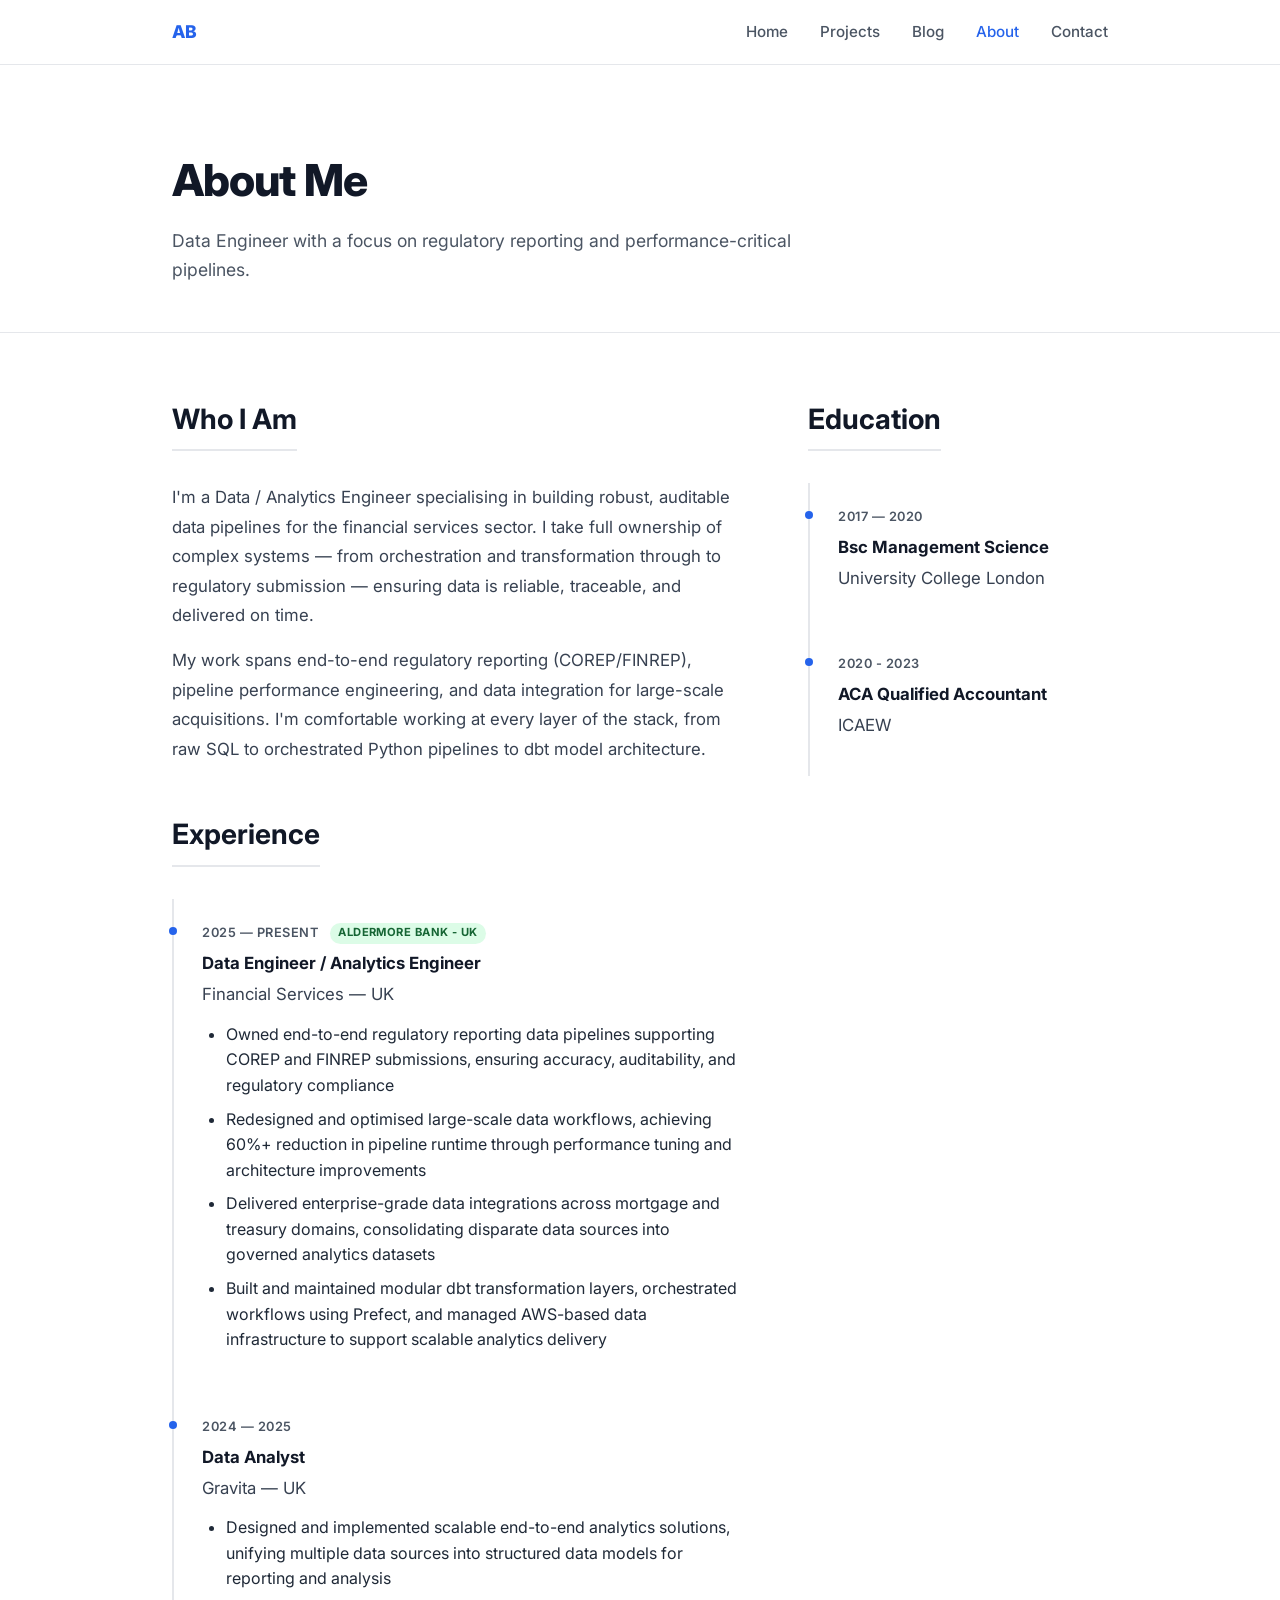
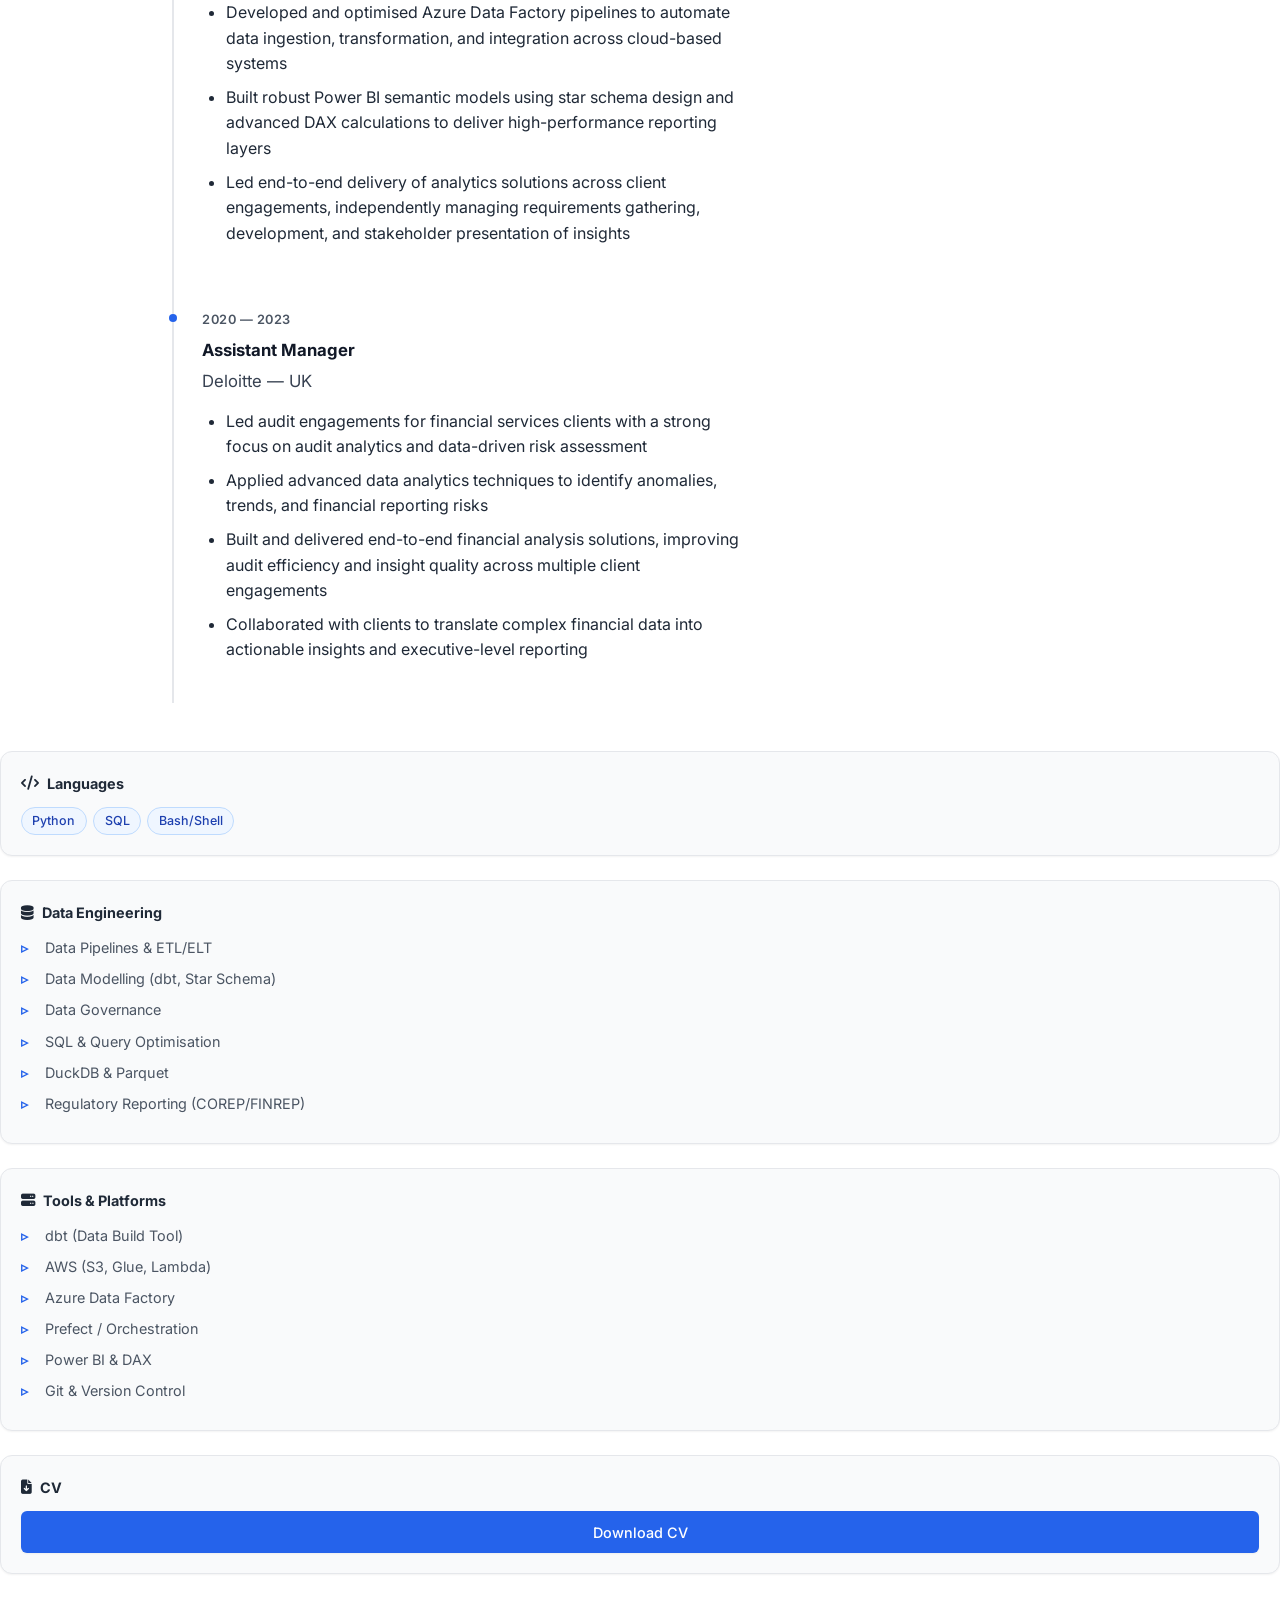
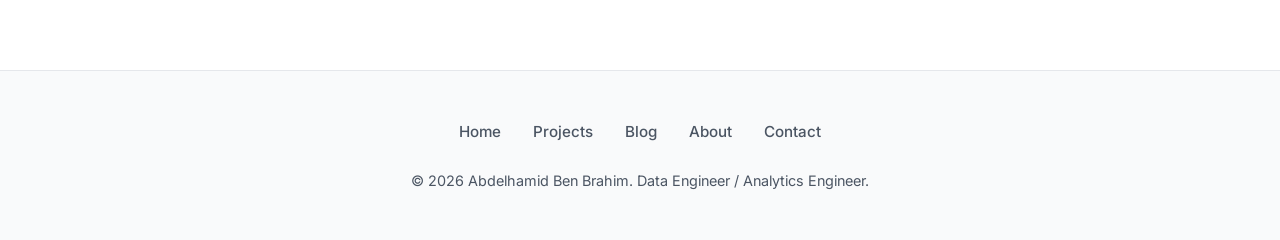
==== about.html @ c8cde49f "feat: upgrade portfolio to multi-page structure with blog and content system" ====
<!DOCTYPE html>
<html lang="en">

<head>
    <meta charset="UTF-8">
    <meta name="viewport" content="width=device-width, initial-scale=1.0">
    <title>About - Abdelhamid Ben Brahim | Data Engineer</title>
    <meta name="description"
        content="About Abdelhamid Ben Brahim — Data Engineer specialising in regulatory reporting pipelines and analytics engineering in financial services.">

    <!-- Google Fonts -->
    <link rel="preconnect" href="https://fonts.googleapis.com">
    <link rel="preconnect" href="https://fonts.gstatic.com" crossorigin>
    <link href="https://fonts.googleapis.com/css2?family=Inter:wght@400;500;600;700;800&display=swap" rel="stylesheet">

    <!-- FontAwesome -->
    <link rel="stylesheet" href="https://cdnjs.cloudflare.com/ajax/libs/font-awesome/6.4.0/css/all.min.css">

    <!-- Custom CSS -->
    <link rel="stylesheet" href="assets/css/styles.css">
</head>

<body>

    <!-- Navbar -->
    <nav class="navbar">
        <div class="container">
            <a href="index.html" class="nav-brand">AB</a>
            <ul class="nav-links">
                <li><a href="index.html">Home</a></li>
                <li><a href="projects.html">Projects</a></li>
                <li><a href="blog.html">Blog</a></li>
                <li><a href="about.html" class="nav-active">About</a></li>
                <li><a href="contact.html">Contact</a></li>
            </ul>
        </div>
    </nav>

    <!-- Page Header -->
    <section class="page-header">
        <div class="container">
            <h1>About Me</h1>
            <p class="page-subtitle">Data Engineer with a focus on regulatory reporting and performance-critical
                pipelines.</p>
        </div>
    </section>

    <!-- About Content -->
    <section class="about-page-section">
        <div class="container about-page-grid">

            <!-- Left Column -->
            <div class="about-main">

                <div class="about-block">
                    <h2 class="section-title">Who I Am</h2>
                    <p>I'm a Data / Analytics Engineer specialising in building robust, auditable data pipelines for the
                        financial services sector. I take full ownership of complex systems — from orchestration and
                        transformation through to regulatory submission — ensuring data is reliable, traceable, and
                        delivered on time.</p>
                    <p>My work spans end-to-end regulatory reporting (COREP/FINREP), pipeline performance engineering,
                        and data integration for large-scale acquisitions. I'm comfortable working at every layer of the
                        stack, from raw SQL to orchestrated Python pipelines to dbt model architecture.</p>
                </div>

                <div class="about-block">
                    <h2 class="section-title">Experience</h2>

                    <div class="timeline">
                        <div class="timeline-item">
                            <div class="timeline-meta">
                                <span class="timeline-date">2025 — Present</span>
                                <span class="timeline-badge">Aldermore Bank - UK</span>
                            </div>
                            <h3 class="timeline-title">Data Engineer / Analytics Engineer</h3>
                            <p class="timeline-company">Financial Services — UK</p>
                            <ul class="bullet-list">
                                <li>Owned end-to-end regulatory reporting data pipelines supporting COREP and FINREP
                                    submissions, ensuring accuracy, auditability, and regulatory compliance</li>
                                <li>Redesigned and optimised large-scale data workflows, achieving 60%+ reduction in
                                    pipeline runtime through performance tuning and architecture improvements</li>
                                <li>Delivered enterprise-grade data integrations across mortgage and treasury domains,
                                    consolidating disparate data sources into governed analytics datasets</li>
                                <li>Built and maintained modular dbt transformation layers, orchestrated workflows using
                                    Prefect, and managed AWS-based data infrastructure to support scalable analytics
                                    delivery</li>
                            </ul>
                        </div>
                    </div>

                    <div class="timeline-item">
                        <div class="timeline-meta">
                            <span class="timeline-date">2024 — 2025</span>
                        </div>
                        <h3 class="timeline-title">Data Analyst</h3>
                        <p class="timeline-company">Gravita — UK</p>
                        <ul class="bullet-list">
                            <li>Designed and implemented scalable end-to-end analytics solutions, unifying multiple data
                                sources into structured data models for reporting and analysis</li>
                            <li>Developed and optimised Azure Data Factory pipelines to automate data ingestion,
                                transformation, and integration across cloud-based systems</li>
                            <li>Built robust Power BI semantic models using star schema design and advanced DAX
                                calculations to deliver high-performance reporting layers</li>
                            <li>Led end-to-end delivery of analytics solutions across client engagements, independently
                                managing requirements gathering, development, and stakeholder presentation of insights
                            </li>
                        </ul>
                    </div>

                    <div class="timeline-item">
                        <div class="timeline-meta">
                            <span class="timeline-date">2020 — 2023</span>
                        </div>
                        <h3 class="timeline-title">Assistant Manager</h3>
                        <p class="timeline-company">Deloitte — UK</p>
                        <ul class="bullet-list">
                            <li>Led audit engagements for financial services clients with a strong focus on audit
                                analytics and data-driven risk assessment</li>
                            <li>Applied advanced data analytics techniques to identify anomalies, trends, and financial
                                reporting risks</li>
                            <li>Built and delivered end-to-end financial analysis solutions, improving audit efficiency
                                and insight quality across multiple client engagements</li>
                            <li>Collaborated with clients to translate complex financial data into actionable insights
                                and executive-level reporting</li>
                        </ul>
                    </div>
                </div>
            </div>

            <div class="about-block">
                <h2 class="section-title">Education</h2>
                <div class="timeline">
                    <div class="timeline-item">
                        <div class="timeline-meta">
                            <span class="timeline-date">2017 — 2020</span>
                        </div>
                        <h3 class="timeline-title">Bsc Management Science</h3>
                        <p class="timeline-company">University College London</p>
                    </div>
                    <div class="timeline-item">
                        <div class="timeline-meta">
                            <span class="timeline-date">2020 - 2023</span>
                        </div>
                        <h3 class="timeline-title">ACA Qualified Accountant</h3>
                        <p class="timeline-company">ICAEW</p>
                    </div>

                </div>
            </div>

        </div>

        <!-- Right Column: Skills -->
        <aside class="about-sidebar">
            <div class="sidebar-card">
                <h3><i class="fa-solid fa-code"></i> Languages</h3>
                <div class="tag-group">
                    <span class="tag">Python</span>
                    <span class="tag">SQL</span>
                    <span class="tag">Bash/Shell</span>
                </div>
            </div>

            <div class="sidebar-card">
                <h3><i class="fa-solid fa-database"></i> Data Engineering</h3>
                <ul class="skill-list">
                    <li>Data Pipelines & ETL/ELT</li>
                    <li>Data Modelling (dbt, Star Schema)</li>
                    <li>Data Governance</li>
                    <li>SQL & Query Optimisation</li>
                    <li>DuckDB & Parquet</li>
                    <li>Regulatory Reporting (COREP/FINREP)</li>
                </ul>
            </div>

            <div class="sidebar-card">
                <h3><i class="fa-solid fa-server"></i> Tools & Platforms</h3>
                <ul class="skill-list">
                    <li>dbt (Data Build Tool)</li>
                    <li>AWS (S3, Glue, Lambda)</li>
                    <li>Azure Data Factory</li>
                    <li>Prefect / Orchestration</li>
                    <li>Power BI & DAX</li>
                    <li>Git & Version Control</li>
                </ul>
            </div>

            <div class="sidebar-card">
                <h3><i class="fa-solid fa-file-arrow-down"></i> CV</h3>
                <a href="abdelhamid (DS) CV 5.docx" download class="btn" style="width:100%; justify-content:center;">
                    Download CV
                </a>
            </div>
        </aside>

        </div>
    </section>

    <!-- Footer -->
    <footer>
        <div class="container">
            <ul class="nav-links" style="justify-content: center; margin-bottom: 1.5rem;">
                <li><a href="index.html">Home</a></li>
                <li><a href="projects.html">Projects</a></li>
                <li><a href="blog.html">Blog</a></li>
                <li><a href="about.html">About</a></li>
                <li><a href="contact.html">Contact</a></li>
            </ul>
            <p>&copy; 2026 Abdelhamid Ben Brahim. Data Engineer / Analytics Engineer.</p>
        </div>
    </footer>

</body>

</html>
---- assets/css/styles.css ----
/* ─────────────────────────────────────────
   DESIGN TOKENS
───────────────────────────────────────── */
:root {
  --primary-color: #2563eb;
  --primary-hover: #1d4ed8;
  --text-main: #1f2937;
  --text-muted: #4b5563;
  --bg-main: #ffffff;
  --bg-card: #f9fafb;
  --border-color: #e5e7eb;
  --shadow-sm: 0 1px 2px 0 rgba(0, 0, 0, 0.05);
  --shadow-md: 0 4px 6px -1px rgba(0, 0, 0, 0.1), 0 2px 4px -1px rgba(0, 0, 0, 0.06);
  --shadow-lg: 0 10px 15px -3px rgba(0, 0, 0, 0.1), 0 4px 6px -2px rgba(0, 0, 0, 0.05);
  --radius: 12px;
  --layout-width: 1000px;
}

/* ─────────────────────────────────────────
   RESET & BASE
───────────────────────────────────────── */
* {
  box-sizing: border-box;
  margin: 0;
  padding: 0;
}

html {
  scroll-behavior: smooth;
  scroll-padding-top: 5rem;
}

body {
  font-family: 'Inter', sans-serif;
  color: var(--text-main);
  background-color: var(--bg-main);
  line-height: 1.6;
  -webkit-font-smoothing: antialiased;
}

/* ─────────────────────────────────────────
   TYPOGRAPHY
───────────────────────────────────────── */
h1, h2, h3, h4 {
  color: #111827;
  font-weight: 700;
  margin-bottom: 0.5rem;
}

p {
  margin-bottom: 1rem;
}

a {
  color: var(--primary-color);
  text-decoration: none;
  transition: color 0.2s;
}

a:hover {
  text-decoration: underline;
}

ul.bullet-list {
  padding-left: 1.5rem;
  margin-bottom: 1rem;
}

ul.bullet-list li {
  margin-bottom: 0.5rem;
}

/* ─────────────────────────────────────────
   LAYOUT
───────────────────────────────────────── */
.container {
  max-width: var(--layout-width);
  margin: 0 auto;
  padding: 0 2rem;
}

section {
  padding: 5rem 0;
}

/* ─────────────────────────────────────────
   NAVBAR
───────────────────────────────────────── */
.navbar {
  position: sticky;
  top: 0;
  background-color: rgba(255, 255, 255, 0.95);
  backdrop-filter: blur(8px);
  border-bottom: 1px solid var(--border-color);
  z-index: 1000;
}

.navbar .container {
  display: flex;
  justify-content: space-between;
  align-items: center;
  height: 4rem;
}

.nav-brand {
  font-weight: 800;
  font-size: 1.1rem;
  color: var(--primary-color);
  letter-spacing: -0.02em;
  text-decoration: none;
}

.nav-brand:hover {
  text-decoration: none;
  color: var(--primary-hover);
}

.nav-links {
  display: flex;
  gap: 2rem;
  list-style: none;
  padding: 0;
  margin: 0;
}

.nav-links a {
  color: var(--text-muted);
  font-weight: 500;
  font-size: 0.95rem;
  text-decoration: none;
  transition: color 0.2s;
}

.nav-links a:hover,
.nav-links a.nav-active {
  color: var(--primary-color);
  text-decoration: none;
}

/* ─────────────────────────────────────────
   HERO SECTION
───────────────────────────────────────── */
.hero {
  padding: 8rem 0 5rem;
}

.hero h1 {
  font-size: 3.5rem;
  font-weight: 800;
  letter-spacing: -0.025em;
  margin-bottom: 0.5rem;
  color: #111827;
}

.hero h2 {
  font-size: 1.4rem;
  color: var(--primary-color);
  margin-bottom: 1.5rem;
  font-weight: 600;
}

.hero-statement {
  font-size: 1.2rem;
  color: var(--text-muted);
  max-width: 700px;
  line-height: 1.7;
  border-left: 3px solid var(--primary-color);
  padding-left: 1.25rem;
  margin-top: 1.5rem;
}

/* ─────────────────────────────────────────
   PAGE HEADER (inner pages)
───────────────────────────────────────── */
.page-header {
  padding: 5rem 0 3rem;
  border-bottom: 1px solid var(--border-color);
}

.page-header h1 {
  font-size: 2.75rem;
  font-weight: 800;
  letter-spacing: -0.02em;
  margin-bottom: 0.75rem;
}

.page-subtitle {
  color: var(--text-muted);
  font-size: 1.1rem;
  max-width: 680px;
  line-height: 1.6;
  margin-bottom: 0;
}

/* ─────────────────────────────────────────
   SECTION TITLE
───────────────────────────────────────── */
.section-title {
  font-size: 1.75rem;
  margin-bottom: 2rem;
  padding-bottom: 0.5rem;
  border-bottom: 2px solid var(--border-color);
  display: inline-block;
}

/* ─────────────────────────────────────────
   ABOUT (SHORT - HOMEPAGE)
───────────────────────────────────────── */
.about-content {
  font-size: 1.05rem;
  color: var(--text-main);
  max-width: 760px;
}

/* ─────────────────────────────────────────
   SKILLS GRID
───────────────────────────────────────── */
.skills-grid {
  display: grid;
  grid-template-columns: repeat(auto-fit, minmax(220px, 1fr));
  gap: 2rem;
  margin-top: 2rem;
}

.skill-category {
  background: var(--bg-main);
  padding: 1.5rem;
  border-radius: var(--radius);
  border: 1px solid var(--border-color);
  box-shadow: var(--shadow-sm);
}

.skill-category h3 {
  font-size: 1rem;
  margin-bottom: 1rem;
  color: #1f2937;
  display: flex;
  align-items: center;
  gap: 0.5rem;
}

.skill-list {
  list-style: none;
  padding: 0;
}

.skill-list li {
  margin-bottom: 0.5rem;
  color: var(--text-muted);
  position: relative;
  padding-left: 1.5rem;
  font-size: 0.9rem;
}

.skill-list li::before {
  content: '▹';
  position: absolute;
  left: 0;
  color: var(--primary-color);
  font-weight: bold;
}

/* ─────────────────────────────────────────
   PROJECT CARDS
───────────────────────────────────────── */
.project-card {
  display: flex;
  background-color: var(--bg-main);
  border: 1px solid var(--border-color);
  border-radius: var(--radius);
  overflow: hidden;
  margin-bottom: 4rem;
  transition: transform 0.2s ease, box-shadow 0.2s ease;
  box-shadow: var(--shadow-sm);
}

.project-card:hover {
  transform: translateY(-4px);
  box-shadow: var(--shadow-md);
}

/* Alternating Layout */
.project-card:nth-child(even) {
  flex-direction: row-reverse;
}

.project-img {
  flex: 0 0 42%;
  overflow: hidden;
  background: #f3f4f6;
  position: relative;
  min-height: 280px;
}

.project-img img {
  width: 100%;
  height: 100%;
  object-fit: cover;
  display: block;
  transition: transform 0.4s ease;
}

.project-card:hover .project-img img {
  transform: scale(1.03);
}

.project-content {
  flex: 1;
  padding: 2.5rem;
  display: flex;
  flex-direction: column;
  justify-content: center;
}

.project-title {
  font-size: 1.4rem;
  margin-bottom: 0.5rem;
}

.project-summary {
  color: var(--text-muted);
  margin-bottom: 1.5rem;
  font-size: 1rem;
  line-height: 1.6;
}

.project-section-title {
  font-size: 0.8rem;
  text-transform: uppercase;
  letter-spacing: 0.06em;
  color: var(--primary-color);
  margin-bottom: 0.5rem;
  margin-top: 1.25rem;
  font-weight: 700;
}

.project-tags {
  display: flex;
  flex-wrap: wrap;
  gap: 0.4rem;
  margin-top: 1.5rem;
}

.tag {
  background-color: #eff6ff;
  color: #1e40af;
  border: 1px solid #bfdbfe;
  padding: 0.2rem 0.65rem;
  border-radius: 9999px;
  font-size: 0.78rem;
  font-weight: 500;
}

.project-links {
  margin-top: 1.75rem;
}

/* ─────────────────────────────────────────
   BUTTONS
───────────────────────────────────────── */
.btn {
  display: inline-flex;
  align-items: center;
  gap: 0.5rem;
  background-color: var(--primary-color);
  color: white;
  padding: 0.6rem 1.25rem;
  border-radius: 6px;
  font-weight: 500;
  font-size: 0.9rem;
  transition: all 0.2s ease;
  box-shadow: var(--shadow-sm);
  text-decoration: none;
}

.btn:hover {
  background-color: var(--primary-hover);
  color: white;
  text-decoration: none;
  transform: translateY(-2px);
  box-shadow: var(--shadow-md);
}

.btn.disabled {
  background-color: #f3f4f6;
  color: #9ca3af;
  border: 1px solid var(--border-color);
  cursor: default;
  pointer-events: none;
  box-shadow: none;
  transform: none;
}

.btn-outline {
  background-color: transparent;
  color: var(--primary-color);
  border: 1.5px solid var(--primary-color);
}

.btn-outline:hover {
  background-color: var(--primary-color);
  color: white;
}

/* ─────────────────────────────────────────
   FEATURED LABEL BADGE
───────────────────────────────────────── */
.featured-label {
  display: inline-flex;
  align-items: center;
  gap: 0.3rem;
  background-color: #fef9c3;
  color: #854d0e;
  border: 1px solid #fef08a;
  font-size: 0.72rem;
  font-weight: 700;
  padding: 0.2rem 0.6rem;
  border-radius: 9999px;
  margin-bottom: 0.75rem;
  text-transform: uppercase;
  letter-spacing: 0.05em;
}

/* ─────────────────────────────────────────
   CTA SECTION
───────────────────────────────────────── */
.cta-section {
  text-align: center;
  padding: 5rem 0;
  background-color: var(--bg-card);
  border-top: 1px solid var(--border-color);
  border-bottom: 1px solid var(--border-color);
}

.cta-buttons {
  display: flex;
  justify-content: center;
  gap: 1rem;
  margin-top: 2rem;
  flex-wrap: wrap;
}

/* ─────────────────────────────────────────
   FOOTER
───────────────────────────────────────── */
footer {
  border-top: 1px solid var(--border-color);
  padding: 3rem 0;
  text-align: center;
  color: var(--text-muted);
  background-color: var(--bg-card);
}

footer p {
  font-size: 0.9rem;
  margin-bottom: 0;
}

/* ─────────────────────────────────────────
   BLOG STYLES
───────────────────────────────────────── */
.blog-list {
  display: flex;
  flex-direction: column;
  gap: 0;
}

.blog-item {
  border-bottom: 1px solid var(--border-color);
  padding: 2.5rem 0;
}

.blog-item:last-child {
  border-bottom: none;
}

.blog-date {
  font-size: 0.8rem;
  color: #6b7280;
  font-weight: 600;
  text-transform: uppercase;
  letter-spacing: 0.06em;
  margin-bottom: 0.6rem;
  display: block;
}

.blog-title {
  font-size: 1.6rem;
  margin-bottom: 0.5rem;
  line-height: 1.3;
}

.blog-title a {
  color: #111827;
  text-decoration: none;
}

.blog-title a:hover {
  color: var(--primary-color);
}

.blog-summary {
  color: var(--text-muted);
  font-size: 1rem;
  margin-bottom: 1rem;
  max-width: 720px;
  line-height: 1.6;
}

/* ─────────────────────────────────────────
   BLOG POST TEMPLATE
───────────────────────────────────────── */
.back-link {
  display: inline-flex;
  align-items: center;
  gap: 0.5rem;
  color: var(--text-muted);
  font-size: 0.9rem;
  font-weight: 500;
  margin-bottom: 1.5rem;
  text-decoration: none;
}

.back-link:hover {
  color: var(--primary-color);
  text-decoration: none;
}

.post-meta-row {
  display: flex;
  align-items: center;
  gap: 1rem;
  margin-bottom: 1rem;
  flex-wrap: wrap;
}

.post-content {
  font-size: 1.05rem;
  color: #374151;
  max-width: 760px;
  line-height: 1.85;
}

.post-content h2 {
  font-size: 1.5rem;
  margin-top: 2.5rem;
  margin-bottom: 1rem;
  color: #111827;
}

.post-content h3 {
  font-size: 1.2rem;
  margin-top: 2rem;
  margin-bottom: 0.75rem;
}

.post-content p {
  margin-bottom: 1.5rem;
}

.post-content ul.bullet-list {
  margin-bottom: 1.5rem;
}

.post-content code {
  background: #f3f4f6;
  padding: 0.15em 0.4em;
  border-radius: 4px;
  font-size: 0.9em;
  font-family: 'Courier New', monospace;
  color: #d63384;
}

/* Code Blocks */
.code-block {
  background: #1f2937;
  border-radius: var(--radius);
  overflow: hidden;
  margin: 2rem 0;
  box-shadow: var(--shadow-md);
}

.code-label {
  background: #374151;
  color: #9ca3af;
  font-size: 0.75rem;
  font-weight: 600;
  padding: 0.5rem 1.25rem;
  text-transform: uppercase;
  letter-spacing: 0.05em;
}

.code-block pre {
  padding: 1.5rem 1.25rem;
  overflow-x: auto;
  margin: 0;
}

.code-block code {
  background: none;
  color: #e5e7eb;
  font-family: 'Courier New', Consolas, monospace;
  font-size: 0.9rem;
  line-height: 1.7;
  padding: 0;
  border-radius: 0;
}

/* Result Table */
.result-table {
  margin: 2rem 0;
  overflow-x: auto;
}

.result-table table {
  width: 100%;
  border-collapse: collapse;
  font-size: 0.95rem;
}

.result-table th {
  background: var(--bg-card);
  color: var(--text-muted);
  font-size: 0.8rem;
  text-transform: uppercase;
  letter-spacing: 0.05em;
  padding: 0.75rem 1rem;
  text-align: left;
  border-bottom: 2px solid var(--border-color);
}

.result-table td {
  padding: 0.75rem 1rem;
  border-bottom: 1px solid var(--border-color);
  color: var(--text-main);
}

.result-table tr:last-child td {
  border-bottom: none;
}

/* Post tags row */
.post-tags {
  display: flex;
  gap: 0.4rem;
  flex-wrap: wrap;
}

.post-footer {
  display: flex;
  gap: 1rem;
  margin-top: 3rem;
  padding-top: 2rem;
  border-top: 1px solid var(--border-color);
  flex-wrap: wrap;
}

/* ─────────────────────────────────────────
   ABOUT PAGE
───────────────────────────────────────── */
.about-page-section {
  padding: 4rem 0 6rem;
}

.about-page-grid {
  display: grid;
  grid-template-columns: 1fr 300px;
  gap: 4rem;
  align-items: start;
}

.about-block {
  margin-bottom: 3rem;
}

.about-block p {
  font-size: 1.05rem;
  color: #374151;
  line-height: 1.75;
}

/* Timeline */
.timeline {
  display: flex;
  flex-direction: column;
  gap: 0;
}

.timeline-item {
  padding: 1.5rem 0 1.5rem 1.75rem;
  border-left: 2px solid var(--border-color);
  position: relative;
}

.timeline-item::before {
  content: '';
  position: absolute;
  left: -5px;
  top: 1.75rem;
  width: 8px;
  height: 8px;
  border-radius: 50%;
  background: var(--primary-color);
}

.timeline-meta {
  display: flex;
  align-items: center;
  gap: 0.75rem;
  margin-bottom: 0.4rem;
}

.timeline-date {
  font-size: 0.8rem;
  color: var(--text-muted);
  font-weight: 600;
  text-transform: uppercase;
  letter-spacing: 0.04em;
}

.timeline-badge {
  background: #dcfce7;
  color: #166534;
  font-size: 0.7rem;
  font-weight: 700;
  padding: 0.1rem 0.5rem;
  border-radius: 9999px;
  text-transform: uppercase;
  letter-spacing: 0.04em;
}

.timeline-title {
  font-size: 1.05rem;
  font-weight: 700;
  margin-bottom: 0.2rem;
}

.timeline-company {
  color: var(--text-muted);
  font-size: 0.9rem;
  margin-bottom: 0.75rem;
}

/* About Sidebar */
.about-sidebar {
  display: flex;
  flex-direction: column;
  gap: 1.5rem;
  position: sticky;
  top: 6rem;
}

.sidebar-card {
  background: var(--bg-card);
  border: 1px solid var(--border-color);
  border-radius: var(--radius);
  padding: 1.25rem;
  box-shadow: var(--shadow-sm);
}

.sidebar-card h3 {
  font-size: 0.9rem;
  font-weight: 700;
  color: var(--text-main);
  margin-bottom: 0.75rem;
  display: flex;
  align-items: center;
  gap: 0.5rem;
}

.tag-group {
  display: flex;
  flex-wrap: wrap;
  gap: 0.4rem;
}

/* ─────────────────────────────────────────
   CONTACT PAGE
───────────────────────────────────────── */
.contact-section {
  padding: 4rem 0 6rem;
}

.contact-grid {
  display: grid;
  grid-template-columns: repeat(auto-fit, minmax(220px, 1fr));
  gap: 1.5rem;
  margin-bottom: 3rem;
}

.contact-card {
  background: var(--bg-card);
  border: 1px solid var(--border-color);
  border-radius: var(--radius);
  padding: 2rem 1.5rem;
  text-align: center;
  transition: transform 0.2s ease, box-shadow 0.2s ease;
  box-shadow: var(--shadow-sm);
}

.contact-card:hover {
  transform: translateY(-4px);
  box-shadow: var(--shadow-md);
}

.contact-icon {
  font-size: 2rem;
  color: var(--primary-color);
  margin-bottom: 1rem;
}

.contact-card h3 {
  font-size: 1.1rem;
  margin-bottom: 0.5rem;
}

.contact-card p {
  color: var(--text-muted);
  font-size: 0.9rem;
  margin-bottom: 1.25rem;
}

.contact-note {
  text-align: center;
  color: var(--text-muted);
  font-size: 0.95rem;
  padding: 1.5rem;
  background: var(--bg-card);
  border-radius: var(--radius);
  border: 1px solid var(--border-color);
}

/* ─────────────────────────────────────────
   LOADING PLACEHOLDER
───────────────────────────────────────── */
.loading-placeholder {
  color: var(--text-muted);
  font-size: 0.95rem;
  padding: 2rem 0;
}

/* ─────────────────────────────────────────
   RESPONSIVE
───────────────────────────────────────── */
@media (max-width: 768px) {
  .project-card,
  .project-card:nth-child(even) {
    flex-direction: column;
  }

  .project-img {
    height: 220px;
    flex: none;
  }

  .project-content {
    padding: 1.5rem;
  }

  .hero h1 {
    font-size: 2.25rem;
  }

  .hero h2 {
    font-size: 1.1rem;
  }

  .page-header h1 {
    font-size: 2rem;
  }

  .about-page-grid {
    grid-template-columns: 1fr;
    gap: 2rem;
  }

  .about-sidebar {
    position: static;
  }

  .nav-links {
    gap: 1.25rem;
  }

  .cta-buttons {
    flex-direction: column;
    align-items: center;
  }

  .post-footer {
    flex-direction: column;
  }
}

@media (max-width: 480px) {
  .hero {
    padding: 5rem 0 3rem;
  }

  .nav-links {
    gap: 0.9rem;
    font-size: 0.85rem;
  }
}
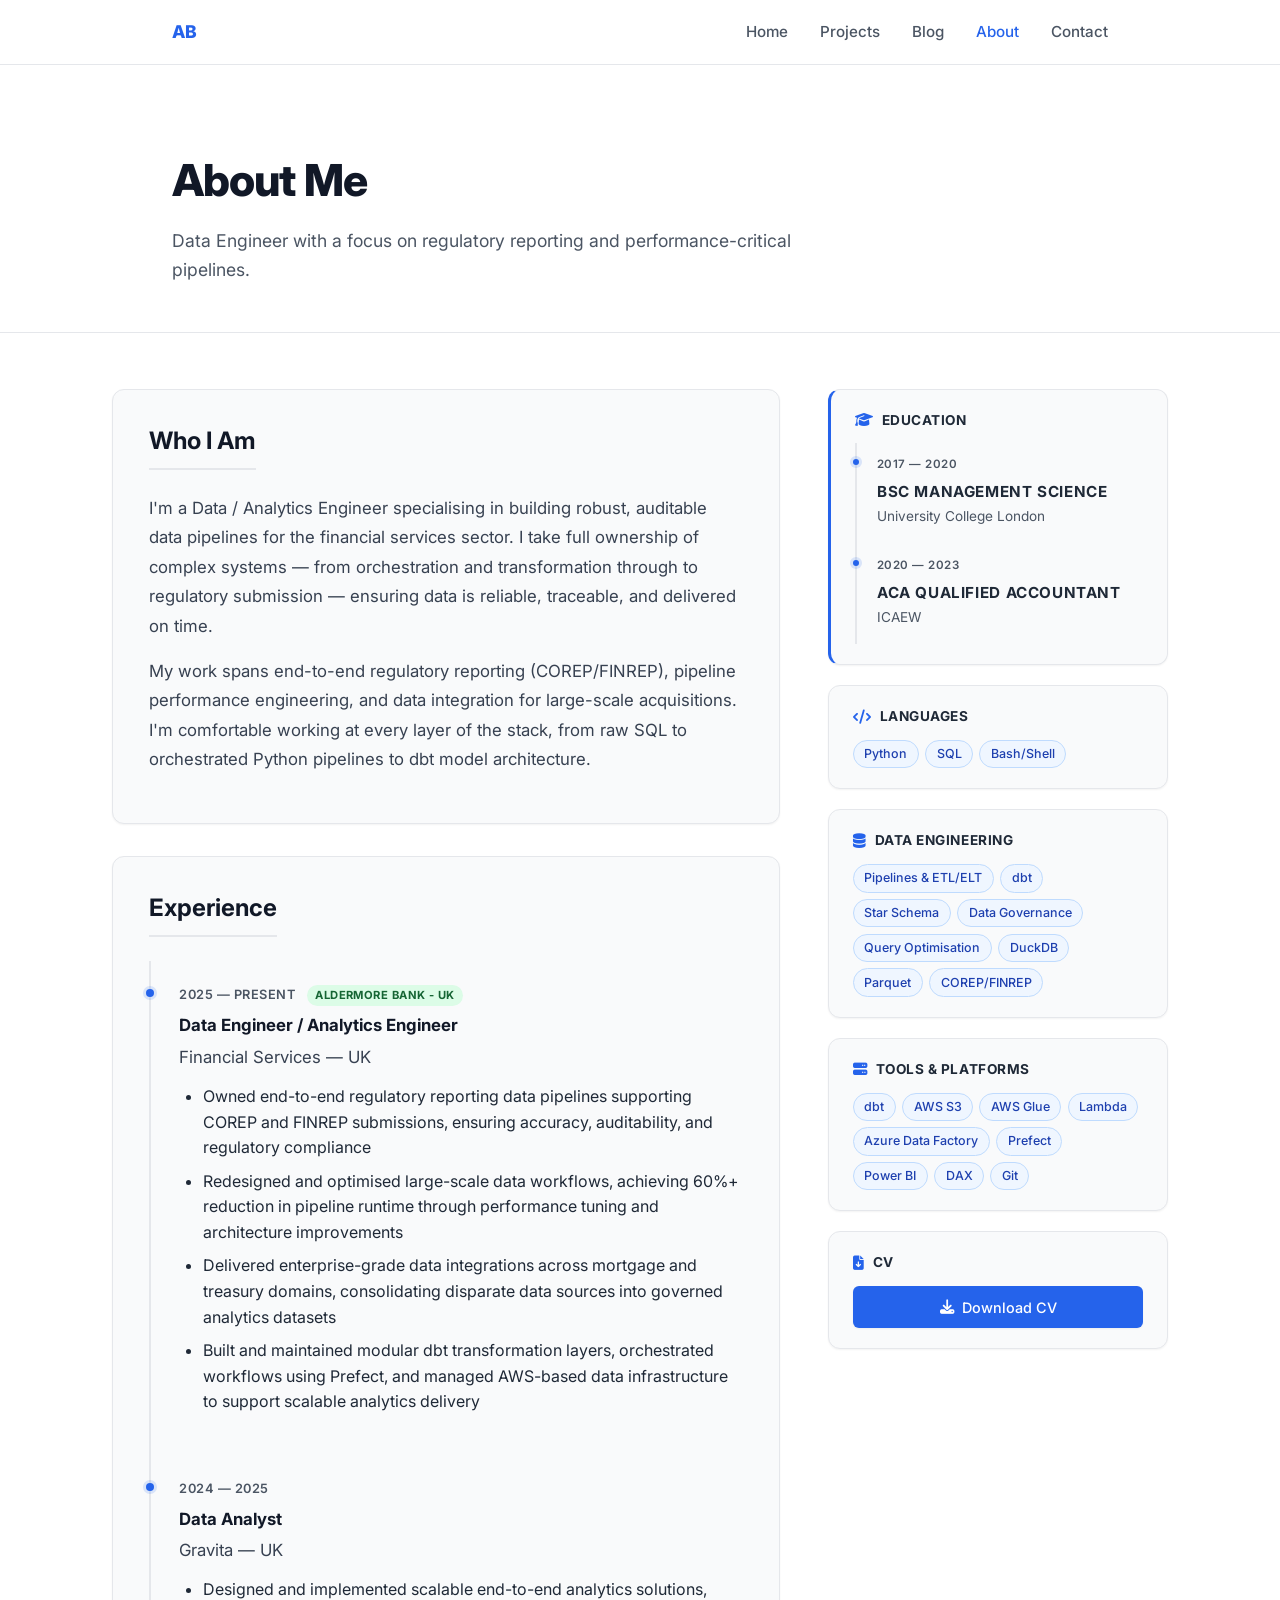
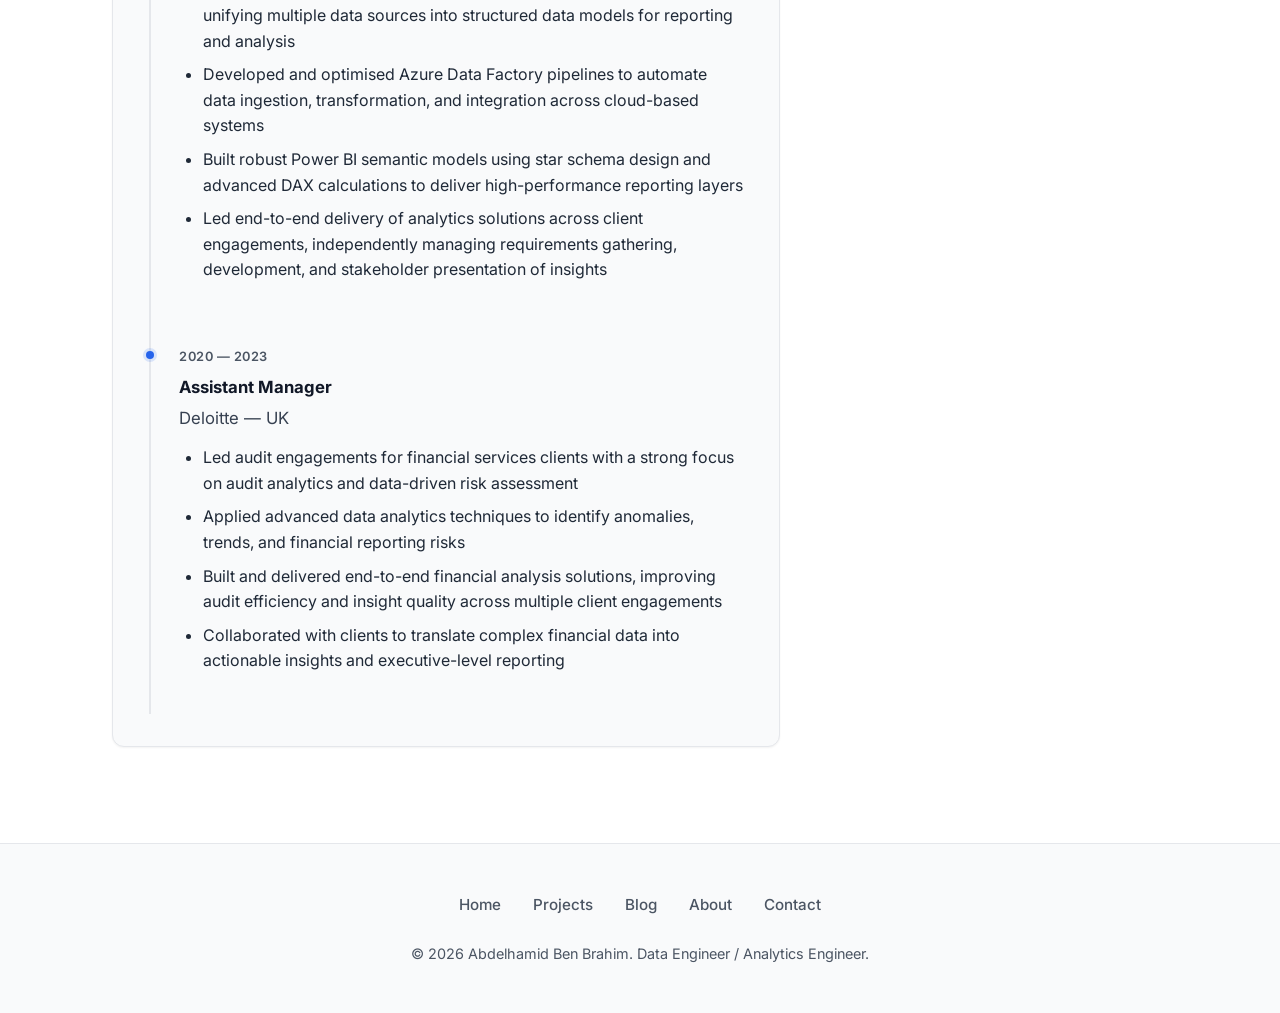
==== commit e357903c: "fix - update about page to work as a proper side by side grid with skills and experience." ====
--- a/about.html
+++ b/about.html
@@ -49,10 +49,10 @@
     <section class="about-page-section">
         <div class="container about-page-grid">
 
-            <!-- Left Column -->
+            <!-- Left Column: Bio + Experience -->
             <div class="about-main">
 
-                <div class="about-block">
+                <div class="about-card">
                     <h2 class="section-title">Who I Am</h2>
                     <p>I'm a Data / Analytics Engineer specialising in building robust, auditable data pipelines for the
                         financial services sector. I take full ownership of complex systems — from orchestration and
@@ -63,7 +63,7 @@
                         stack, from raw SQL to orchestrated Python pipelines to dbt model architecture.</p>
                 </div>
 
-                <div class="about-block">
+                <div class="about-card">
                     <h2 class="section-title">Experience</h2>
 
                     <div class="timeline">
@@ -86,112 +86,121 @@
                                     delivery</li>
                             </ul>
                         </div>
-                    </div>
-
-                    <div class="timeline-item">
-                        <div class="timeline-meta">
-                            <span class="timeline-date">2024 — 2025</span>
-                        </div>
-                        <h3 class="timeline-title">Data Analyst</h3>
-                        <p class="timeline-company">Gravita — UK</p>
-                        <ul class="bullet-list">
-                            <li>Designed and implemented scalable end-to-end analytics solutions, unifying multiple data
-                                sources into structured data models for reporting and analysis</li>
-                            <li>Developed and optimised Azure Data Factory pipelines to automate data ingestion,
-                                transformation, and integration across cloud-based systems</li>
-                            <li>Built robust Power BI semantic models using star schema design and advanced DAX
-                                calculations to deliver high-performance reporting layers</li>
-                            <li>Led end-to-end delivery of analytics solutions across client engagements, independently
-                                managing requirements gathering, development, and stakeholder presentation of insights
-                            </li>
-                        </ul>
-                    </div>
-
-                    <div class="timeline-item">
-                        <div class="timeline-meta">
-                            <span class="timeline-date">2020 — 2023</span>
-                        </div>
-                        <h3 class="timeline-title">Assistant Manager</h3>
-                        <p class="timeline-company">Deloitte — UK</p>
-                        <ul class="bullet-list">
-                            <li>Led audit engagements for financial services clients with a strong focus on audit
-                                analytics and data-driven risk assessment</li>
-                            <li>Applied advanced data analytics techniques to identify anomalies, trends, and financial
-                                reporting risks</li>
-                            <li>Built and delivered end-to-end financial analysis solutions, improving audit efficiency
-                                and insight quality across multiple client engagements</li>
-                            <li>Collaborated with clients to translate complex financial data into actionable insights
-                                and executive-level reporting</li>
-                        </ul>
+
+                        <div class="timeline-item">
+                            <div class="timeline-meta">
+                                <span class="timeline-date">2024 — 2025</span>
+                            </div>
+                            <h3 class="timeline-title">Data Analyst</h3>
+                            <p class="timeline-company">Gravita — UK</p>
+                            <ul class="bullet-list">
+                                <li>Designed and implemented scalable end-to-end analytics solutions, unifying multiple data
+                                    sources into structured data models for reporting and analysis</li>
+                                <li>Developed and optimised Azure Data Factory pipelines to automate data ingestion,
+                                    transformation, and integration across cloud-based systems</li>
+                                <li>Built robust Power BI semantic models using star schema design and advanced DAX
+                                    calculations to deliver high-performance reporting layers</li>
+                                <li>Led end-to-end delivery of analytics solutions across client engagements, independently
+                                    managing requirements gathering, development, and stakeholder presentation of insights
+                                </li>
+                            </ul>
+                        </div>
+
+                        <div class="timeline-item">
+                            <div class="timeline-meta">
+                                <span class="timeline-date">2020 — 2023</span>
+                            </div>
+                            <h3 class="timeline-title">Assistant Manager</h3>
+                            <p class="timeline-company">Deloitte — UK</p>
+                            <ul class="bullet-list">
+                                <li>Led audit engagements for financial services clients with a strong focus on audit
+                                    analytics and data-driven risk assessment</li>
+                                <li>Applied advanced data analytics techniques to identify anomalies, trends, and financial
+                                    reporting risks</li>
+                                <li>Built and delivered end-to-end financial analysis solutions, improving audit efficiency
+                                    and insight quality across multiple client engagements</li>
+                                <li>Collaborated with clients to translate complex financial data into actionable insights
+                                    and executive-level reporting</li>
+                            </ul>
+                        </div>
                     </div>
                 </div>
             </div>
 
-            <div class="about-block">
-                <h2 class="section-title">Education</h2>
-                <div class="timeline">
-                    <div class="timeline-item">
-                        <div class="timeline-meta">
-                            <span class="timeline-date">2017 — 2020</span>
-                        </div>
-                        <h3 class="timeline-title">Bsc Management Science</h3>
-                        <p class="timeline-company">University College London</p>
-                    </div>
-                    <div class="timeline-item">
-                        <div class="timeline-meta">
-                            <span class="timeline-date">2020 - 2023</span>
-                        </div>
-                        <h3 class="timeline-title">ACA Qualified Accountant</h3>
-                        <p class="timeline-company">ICAEW</p>
-                    </div>
-
-                </div>
-            </div>
-
-        </div>
-
-        <!-- Right Column: Skills -->
-        <aside class="about-sidebar">
-            <div class="sidebar-card">
-                <h3><i class="fa-solid fa-code"></i> Languages</h3>
-                <div class="tag-group">
-                    <span class="tag">Python</span>
-                    <span class="tag">SQL</span>
-                    <span class="tag">Bash/Shell</span>
-                </div>
-            </div>
-
-            <div class="sidebar-card">
-                <h3><i class="fa-solid fa-database"></i> Data Engineering</h3>
-                <ul class="skill-list">
-                    <li>Data Pipelines & ETL/ELT</li>
-                    <li>Data Modelling (dbt, Star Schema)</li>
-                    <li>Data Governance</li>
-                    <li>SQL & Query Optimisation</li>
-                    <li>DuckDB & Parquet</li>
-                    <li>Regulatory Reporting (COREP/FINREP)</li>
-                </ul>
-            </div>
-
-            <div class="sidebar-card">
-                <h3><i class="fa-solid fa-server"></i> Tools & Platforms</h3>
-                <ul class="skill-list">
-                    <li>dbt (Data Build Tool)</li>
-                    <li>AWS (S3, Glue, Lambda)</li>
-                    <li>Azure Data Factory</li>
-                    <li>Prefect / Orchestration</li>
-                    <li>Power BI & DAX</li>
-                    <li>Git & Version Control</li>
-                </ul>
-            </div>
-
-            <div class="sidebar-card">
-                <h3><i class="fa-solid fa-file-arrow-down"></i> CV</h3>
-                <a href="abdelhamid (DS) CV 5.docx" download class="btn" style="width:100%; justify-content:center;">
-                    Download CV
-                </a>
-            </div>
-        </aside>
+            <!-- Right Column: Education + Skills -->
+            <aside class="about-sidebar">
+
+                <!-- Education Card -->
+                <div class="sidebar-card sidebar-card--education">
+                    <h3><i class="fa-solid fa-graduation-cap"></i> Education</h3>
+                    <div class="timeline timeline--compact">
+                        <div class="timeline-item">
+                            <div class="timeline-meta">
+                                <span class="timeline-date">2017 — 2020</span>
+                            </div>
+                            <h3 class="timeline-title">BSc Management Science</h3>
+                            <p class="timeline-company">University College London</p>
+                        </div>
+                        <div class="timeline-item">
+                            <div class="timeline-meta">
+                                <span class="timeline-date">2020 — 2023</span>
+                            </div>
+                            <h3 class="timeline-title">ACA Qualified Accountant</h3>
+                            <p class="timeline-company">ICAEW</p>
+                        </div>
+                    </div>
+                </div>
+
+                <!-- Languages Card -->
+                <div class="sidebar-card">
+                    <h3><i class="fa-solid fa-code"></i> Languages</h3>
+                    <div class="tag-group">
+                        <span class="tag">Python</span>
+                        <span class="tag">SQL</span>
+                        <span class="tag">Bash/Shell</span>
+                    </div>
+                </div>
+
+                <!-- Data Engineering Card -->
+                <div class="sidebar-card">
+                    <h3><i class="fa-solid fa-database"></i> Data Engineering</h3>
+                    <div class="tag-group">
+                        <span class="tag">Pipelines & ETL/ELT</span>
+                        <span class="tag">dbt</span>
+                        <span class="tag">Star Schema</span>
+                        <span class="tag">Data Governance</span>
+                        <span class="tag">Query Optimisation</span>
+                        <span class="tag">DuckDB</span>
+                        <span class="tag">Parquet</span>
+                        <span class="tag">COREP/FINREP</span>
+                    </div>
+                </div>
+
+                <!-- Tools & Platforms Card -->
+                <div class="sidebar-card">
+                    <h3><i class="fa-solid fa-server"></i> Tools & Platforms</h3>
+                    <div class="tag-group">
+                        <span class="tag">dbt</span>
+                        <span class="tag">AWS S3</span>
+                        <span class="tag">AWS Glue</span>
+                        <span class="tag">Lambda</span>
+                        <span class="tag">Azure Data Factory</span>
+                        <span class="tag">Prefect</span>
+                        <span class="tag">Power BI</span>
+                        <span class="tag">DAX</span>
+                        <span class="tag">Git</span>
+                    </div>
+                </div>
+
+                <!-- CV Download Card -->
+                <div class="sidebar-card">
+                    <h3><i class="fa-solid fa-file-arrow-down"></i> CV</h3>
+                    <a href="abdelhamid (DS) CV 5.docx" download class="btn btn--cv">
+                        <i class="fa-solid fa-download"></i> Download CV
+                    </a>
+                </div>
+
+            </aside>
 
         </div>
     </section>
--- a/assets/css/styles.css
+++ b/assets/css/styles.css
@@ -659,27 +659,54 @@
    ABOUT PAGE
 ───────────────────────────────────────── */
 .about-page-section {
-  padding: 4rem 0 6rem;
+  padding: 3.5rem 0 6rem;
+}
+
+.about-page-section .container {
+  max-width: 1120px;
 }
 
 .about-page-grid {
   display: grid;
-  grid-template-columns: 1fr 300px;
-  gap: 4rem;
+  grid-template-columns: 1fr 340px;
+  gap: 3rem;
   align-items: start;
 }
 
-.about-block {
-  margin-bottom: 3rem;
-}
-
-.about-block p {
+/* ── Left Column Cards ── */
+.about-card {
+  background: var(--bg-card);
+  border: 1px solid var(--border-color);
+  border-radius: var(--radius);
+  padding: 2rem 2.25rem;
+  margin-bottom: 2rem;
+  box-shadow: var(--shadow-sm);
+  transition: box-shadow 0.25s ease;
+}
+
+.about-card:last-child {
+  margin-bottom: 0;
+}
+
+.about-card:hover {
+  box-shadow: var(--shadow-md);
+}
+
+.about-card p {
   font-size: 1.05rem;
   color: #374151;
   line-height: 1.75;
 }
 
-/* Timeline */
+.about-card .section-title {
+  font-size: 1.5rem;
+  margin-bottom: 1.5rem;
+  padding-bottom: 0.5rem;
+  border-bottom: 2px solid var(--border-color);
+  display: inline-block;
+}
+
+/* ── Timeline ── */
 .timeline {
   display: flex;
   flex-direction: column;
@@ -701,6 +728,7 @@
   height: 8px;
   border-radius: 50%;
   background: var(--primary-color);
+  box-shadow: 0 0 0 3px rgba(37, 99, 235, 0.15);
 }
 
 .timeline-meta {
@@ -741,11 +769,38 @@
   margin-bottom: 0.75rem;
 }
 
-/* About Sidebar */
+/* ── Compact Timeline (sidebar) ── */
+.timeline--compact .timeline-item {
+  padding: 0.75rem 0 0.75rem 1.25rem;
+  border-left-width: 2px;
+}
+
+.timeline--compact .timeline-item::before {
+  width: 6px;
+  height: 6px;
+  left: -4px;
+  top: 1rem;
+}
+
+.timeline--compact .timeline-title {
+  font-size: 0.95rem;
+  margin-bottom: 0.1rem;
+}
+
+.timeline--compact .timeline-company {
+  font-size: 0.85rem;
+  margin-bottom: 0.25rem;
+}
+
+.timeline--compact .timeline-date {
+  font-size: 0.72rem;
+}
+
+/* ── About Sidebar ── */
 .about-sidebar {
   display: flex;
   flex-direction: column;
-  gap: 1.5rem;
+  gap: 1.25rem;
   position: sticky;
   top: 6rem;
 }
@@ -754,24 +809,48 @@
   background: var(--bg-card);
   border: 1px solid var(--border-color);
   border-radius: var(--radius);
-  padding: 1.25rem;
+  padding: 1.25rem 1.5rem;
   box-shadow: var(--shadow-sm);
+  transition: box-shadow 0.25s ease;
+}
+
+.sidebar-card:hover {
+  box-shadow: var(--shadow-md);
 }
 
 .sidebar-card h3 {
-  font-size: 0.9rem;
+  font-size: 0.85rem;
   font-weight: 700;
   color: var(--text-main);
   margin-bottom: 0.75rem;
   display: flex;
   align-items: center;
   gap: 0.5rem;
-}
-
+  text-transform: uppercase;
+  letter-spacing: 0.04em;
+}
+
+.sidebar-card h3 i {
+  color: var(--primary-color);
+  font-size: 0.9rem;
+}
+
+/* Education card styling */
+.sidebar-card--education {
+  border-left: 3px solid var(--primary-color);
+}
+
+/* Tag groups (compact skill grid) */
 .tag-group {
   display: flex;
   flex-wrap: wrap;
   gap: 0.4rem;
+}
+
+/* CV Download button */
+.btn--cv {
+  width: 100%;
+  justify-content: center;
 }
 
 /* ─────────────────────────────────────────
@@ -874,8 +953,16 @@
     gap: 2rem;
   }
 
+  .about-card {
+    padding: 1.5rem;
+  }
+
   .about-sidebar {
     position: static;
+  }
+
+  .sidebar-card--education {
+    border-left-width: 3px;
   }
 
   .nav-links {
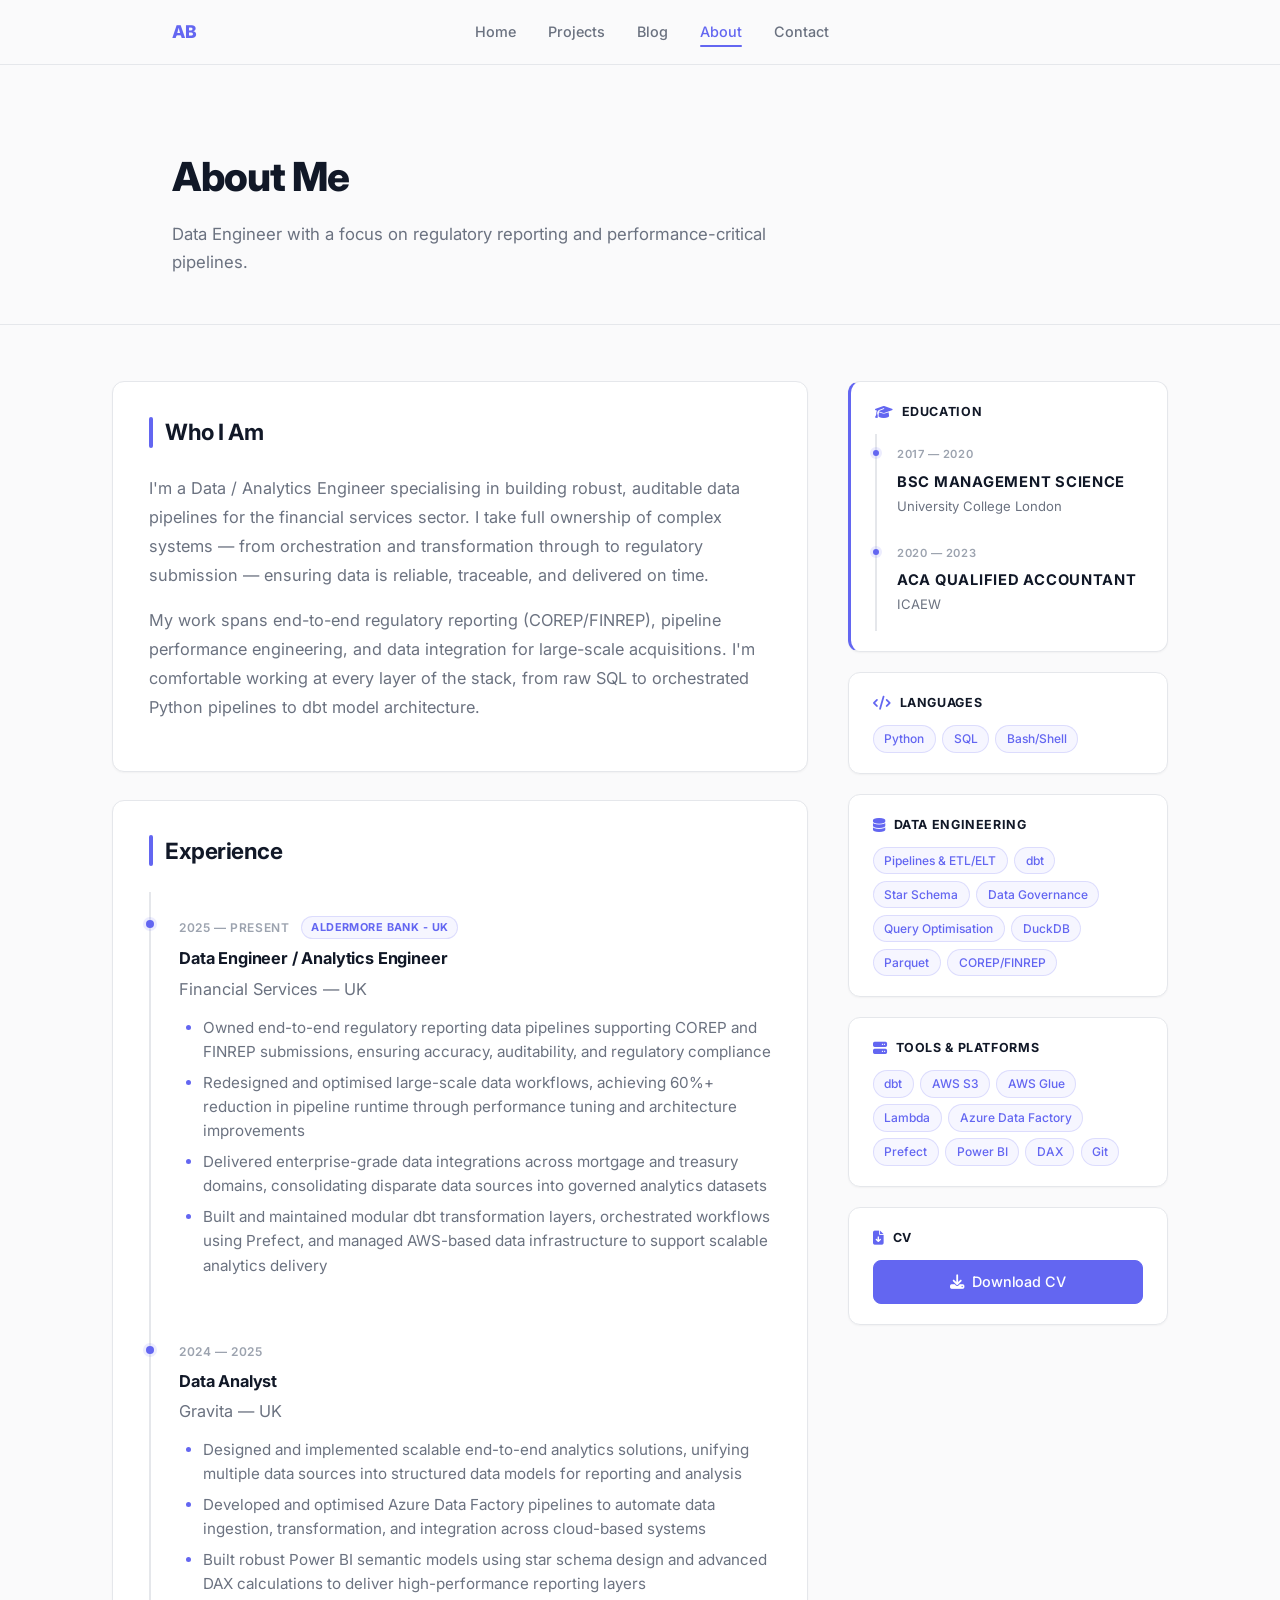
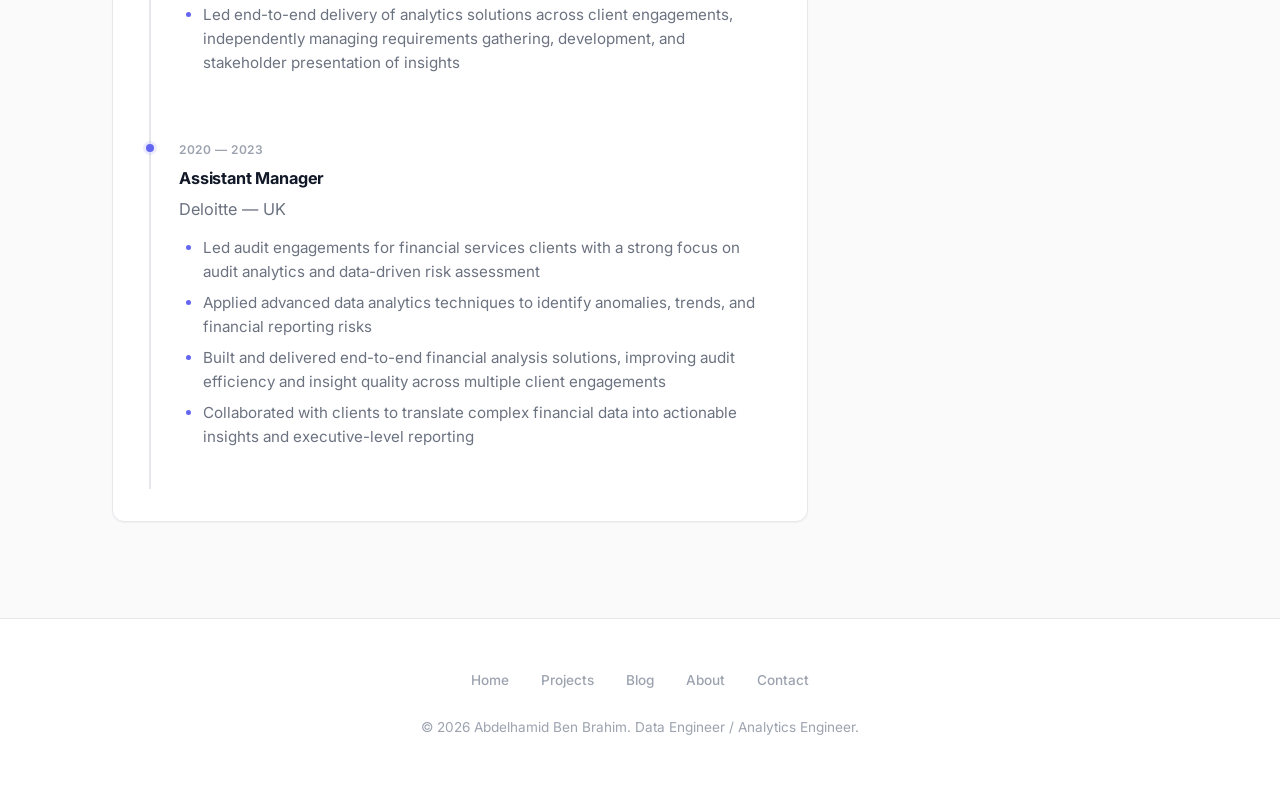
==== commit d0017b13: "feat: implement mobile-responsive navigation and add new blog post on pipeline optimization" ====
--- a/about.html
+++ b/about.html
@@ -26,13 +26,19 @@
     <nav class="navbar">
         <div class="container">
             <a href="index.html" class="nav-brand">AB</a>
-            <ul class="nav-links">
+            <button class="nav-toggle" id="nav-toggle" aria-label="Toggle navigation">
+                <span></span>
+                <span></span>
+                <span></span>
+            </button>
+            <ul class="nav-links" id="nav-links">
                 <li><a href="index.html">Home</a></li>
                 <li><a href="projects.html">Projects</a></li>
                 <li><a href="blog.html">Blog</a></li>
                 <li><a href="about.html" class="nav-active">About</a></li>
                 <li><a href="contact.html">Contact</a></li>
             </ul>
+            <div class="nav-overlay" id="nav-overlay"></div>
         </div>
     </nav>
 
@@ -219,6 +225,23 @@
         </div>
     </footer>
 
+    <script>
+        // Mobile nav toggle
+        const navToggle = document.getElementById('nav-toggle');
+        const navLinks = document.getElementById('nav-links');
+        const navOverlay = document.getElementById('nav-overlay');
+
+        navToggle.addEventListener('click', () => {
+            navLinks.classList.toggle('active');
+            navOverlay.classList.toggle('active');
+        });
+
+        navOverlay.addEventListener('click', () => {
+            navLinks.classList.remove('active');
+            navOverlay.classList.remove('active');
+        });
+    </script>
+
 </body>
 
 </html>
--- a/assets/css/styles.css
+++ b/assets/css/styles.css
@@ -1,19 +1,42 @@
 /* ─────────────────────────────────────────
-   DESIGN TOKENS
+   DESIGN TOKENS — LIGHT MINIMAL SYSTEM
+   Inspired by: Notion / Linear / Stripe docs
 ───────────────────────────────────────── */
 :root {
-  --primary-color: #2563eb;
-  --primary-hover: #1d4ed8;
-  --text-main: #1f2937;
-  --text-muted: #4b5563;
-  --bg-main: #ffffff;
-  --bg-card: #f9fafb;
-  --border-color: #e5e7eb;
-  --shadow-sm: 0 1px 2px 0 rgba(0, 0, 0, 0.05);
-  --shadow-md: 0 4px 6px -1px rgba(0, 0, 0, 0.1), 0 2px 4px -1px rgba(0, 0, 0, 0.06);
-  --shadow-lg: 0 10px 15px -3px rgba(0, 0, 0, 0.1), 0 4px 6px -2px rgba(0, 0, 0, 0.05);
+  /* Backgrounds */
+  --bg-main: #FAFAFB;
+  --bg-card: #FFFFFF;
+  --bg-surface: #F3F4F6;
+
+  /* Accent — Indigo only */
+  --accent: #6366F1;
+  --accent-hover: #4F46E5;
+  --accent-subtle: rgba(99, 102, 241, 0.06);
+  --accent-subtle-mid: rgba(99, 102, 241, 0.12);
+
+  /* Text */
+  --text-primary: #111827;
+  --text-secondary: #6B7280;
+  --text-muted: #9CA3AF;
+
+  /* Borders */
+  --border-color: #E5E7EB;
+  --border-hover: rgba(99, 102, 241, 0.35);
+
+  /* Shadows — very restrained */
+  --shadow-sm: 0 1px 2px rgba(0, 0, 0, 0.04);
+  --shadow-md: 0 4px 12px rgba(0, 0, 0, 0.06);
+  --shadow-lg: 0 8px 24px rgba(0, 0, 0, 0.08);
+
+  /* Radius */
   --radius: 12px;
+  --radius-sm: 8px;
+
+  /* Layout */
   --layout-width: 1000px;
+
+  /* Transitions */
+  --transition: 180ms ease;
 }
 
 /* ─────────────────────────────────────────
@@ -31,34 +54,38 @@
 }
 
 body {
-  font-family: 'Inter', sans-serif;
-  color: var(--text-main);
+  font-family: 'Inter', -apple-system, BlinkMacSystemFont, 'Segoe UI', sans-serif;
+  color: var(--text-primary);
   background-color: var(--bg-main);
   line-height: 1.6;
   -webkit-font-smoothing: antialiased;
+  -moz-osx-font-smoothing: grayscale;
 }
 
 /* ─────────────────────────────────────────
    TYPOGRAPHY
 ───────────────────────────────────────── */
 h1, h2, h3, h4 {
-  color: #111827;
+  color: var(--text-primary);
   font-weight: 700;
   margin-bottom: 0.5rem;
+  letter-spacing: -0.02em;
 }
 
 p {
   margin-bottom: 1rem;
+  color: var(--text-secondary);
 }
 
 a {
-  color: var(--primary-color);
+  color: var(--accent);
   text-decoration: none;
-  transition: color 0.2s;
+  transition: color var(--transition);
 }
 
 a:hover {
-  text-decoration: underline;
+  color: var(--accent-hover);
+  text-decoration: none;
 }
 
 ul.bullet-list {
@@ -67,7 +94,13 @@
 }
 
 ul.bullet-list li {
-  margin-bottom: 0.5rem;
+  margin-bottom: 0.4rem;
+  color: var(--text-secondary);
+  font-size: 0.95rem;
+}
+
+ul.bullet-list li::marker {
+  color: var(--accent);
 }
 
 /* ─────────────────────────────────────────
@@ -89,8 +122,9 @@
 .navbar {
   position: sticky;
   top: 0;
-  background-color: rgba(255, 255, 255, 0.95);
-  backdrop-filter: blur(8px);
+  background-color: rgba(250, 250, 251, 0.9);
+  backdrop-filter: blur(12px);
+  -webkit-backdrop-filter: blur(12px);
   border-bottom: 1px solid var(--border-color);
   z-index: 1000;
 }
@@ -105,14 +139,15 @@
 .nav-brand {
   font-weight: 800;
   font-size: 1.1rem;
-  color: var(--primary-color);
+  color: var(--accent);
   letter-spacing: -0.02em;
   text-decoration: none;
+  transition: color var(--transition);
 }
 
 .nav-brand:hover {
   text-decoration: none;
-  color: var(--primary-hover);
+  color: var(--accent-hover);
 }
 
 .nav-links {
@@ -124,17 +159,61 @@
 }
 
 .nav-links a {
-  color: var(--text-muted);
+  color: var(--text-secondary);
   font-weight: 500;
-  font-size: 0.95rem;
+  font-size: 0.9rem;
   text-decoration: none;
-  transition: color 0.2s;
+  transition: color var(--transition);
+  position: relative;
+  padding: 0.15rem 0;
+}
+
+/* Underline indicator */
+.nav-links a::after {
+  content: '';
+  position: absolute;
+  bottom: -4px;
+  left: 0;
+  width: 0;
+  height: 2px;
+  background: var(--accent);
+  border-radius: 2px;
+  transition: width var(--transition);
+}
+
+.nav-links a:hover::after,
+.nav-links a.nav-active::after {
+  width: 100%;
 }
 
 .nav-links a:hover,
 .nav-links a.nav-active {
-  color: var(--primary-color);
+  color: var(--text-primary);
   text-decoration: none;
+}
+
+.nav-links a.nav-active {
+  color: var(--accent);
+}
+
+/* Mobile Nav Toggle */
+.nav-toggle {
+  display: none;
+  background: none;
+  border: none;
+  cursor: pointer;
+  padding: 0.5rem;
+  z-index: 1001;
+}
+
+.nav-toggle span {
+  display: block;
+  width: 22px;
+  height: 2px;
+  background: var(--text-primary);
+  margin: 5px 0;
+  transition: all var(--transition);
+  border-radius: 2px;
 }
 
 /* ─────────────────────────────────────────
@@ -142,31 +221,35 @@
 ───────────────────────────────────────── */
 .hero {
   padding: 8rem 0 5rem;
+  border-bottom: 1px solid var(--border-color);
 }
 
 .hero h1 {
-  font-size: 3.5rem;
+  font-size: 3.25rem;
   font-weight: 800;
-  letter-spacing: -0.025em;
-  margin-bottom: 0.5rem;
-  color: #111827;
+  letter-spacing: -0.035em;
+  margin-bottom: 0.35rem;
+  color: var(--text-primary);
+  line-height: 1.15;
 }
 
 .hero h2 {
-  font-size: 1.4rem;
-  color: var(--primary-color);
+  font-size: 1.15rem;
+  color: var(--accent);
   margin-bottom: 1.5rem;
   font-weight: 600;
-}
-
+  letter-spacing: -0.01em;
+}
+
+/* Accent left-border statement */
 .hero-statement {
-  font-size: 1.2rem;
-  color: var(--text-muted);
-  max-width: 700px;
-  line-height: 1.7;
-  border-left: 3px solid var(--primary-color);
+  font-size: 1.1rem;
+  color: var(--text-secondary);
+  max-width: 640px;
+  line-height: 1.75;
+  border-left: 3px solid var(--accent);
   padding-left: 1.25rem;
-  margin-top: 1.5rem;
+  margin-top: 1.75rem;
 }
 
 /* ─────────────────────────────────────────
@@ -178,47 +261,78 @@
 }
 
 .page-header h1 {
-  font-size: 2.75rem;
+  font-size: 2.5rem;
   font-weight: 800;
+  letter-spacing: -0.025em;
+  margin-bottom: 0.75rem;
+}
+
+.page-subtitle {
+  color: var(--text-secondary);
+  font-size: 1.05rem;
+  max-width: 600px;
+  line-height: 1.65;
+  margin-bottom: 0;
+}
+
+/* ─────────────────────────────────────────
+   SECTION TITLE — with accent left-border
+───────────────────────────────────────── */
+.section-title {
+  font-size: 1.6rem;
+  margin-bottom: 2rem;
+  color: var(--text-primary);
+  display: flex;
+  align-items: center;
+  gap: 0.75rem;
   letter-spacing: -0.02em;
-  margin-bottom: 0.75rem;
-}
-
-.page-subtitle {
-  color: var(--text-muted);
-  font-size: 1.1rem;
-  max-width: 680px;
-  line-height: 1.6;
-  margin-bottom: 0;
-}
-
-/* ─────────────────────────────────────────
-   SECTION TITLE
-───────────────────────────────────────── */
-.section-title {
-  font-size: 1.75rem;
-  margin-bottom: 2rem;
-  padding-bottom: 0.5rem;
-  border-bottom: 2px solid var(--border-color);
+}
+
+/* Accent line micro-accent */
+.section-title::before {
+  content: '';
   display: inline-block;
+  width: 4px;
+  height: 1.4em;
+  background: var(--accent);
+  border-radius: 2px;
+  flex-shrink: 0;
 }
 
 /* ─────────────────────────────────────────
    ABOUT (SHORT - HOMEPAGE)
 ───────────────────────────────────────── */
+.about-short-section {
+  padding-top: 3.5rem;
+  padding-bottom: 3.5rem;
+  background-color: var(--bg-card);
+  border-bottom: 1px solid var(--border-color);
+}
+
 .about-content {
   font-size: 1.05rem;
-  color: var(--text-main);
-  max-width: 760px;
+  color: var(--text-secondary);
+  max-width: 720px;
+}
+
+.about-content p {
+  color: var(--text-secondary);
 }
 
 /* ─────────────────────────────────────────
    SKILLS GRID
 ───────────────────────────────────────── */
+.skills-section {
+  background-color: var(--bg-card);
+  padding: 4rem 0;
+  border-top: 1px solid var(--border-color);
+  border-bottom: 1px solid var(--border-color);
+}
+
 .skills-grid {
   display: grid;
   grid-template-columns: repeat(auto-fit, minmax(220px, 1fr));
-  gap: 2rem;
+  gap: 1.25rem;
   margin-top: 2rem;
 }
 
@@ -228,15 +342,28 @@
   border-radius: var(--radius);
   border: 1px solid var(--border-color);
   box-shadow: var(--shadow-sm);
+  transition: border-color var(--transition), box-shadow var(--transition);
+}
+
+.skill-category:hover {
+  border-color: var(--border-hover);
+  box-shadow: var(--shadow-md);
 }
 
 .skill-category h3 {
-  font-size: 1rem;
+  font-size: 0.82rem;
   margin-bottom: 1rem;
-  color: #1f2937;
+  color: var(--text-primary);
   display: flex;
   align-items: center;
   gap: 0.5rem;
+  text-transform: uppercase;
+  letter-spacing: 0.05em;
+  font-weight: 700;
+}
+
+.skill-category h3 i {
+  color: var(--accent);
 }
 
 .skill-list {
@@ -245,18 +372,18 @@
 }
 
 .skill-list li {
-  margin-bottom: 0.5rem;
-  color: var(--text-muted);
+  margin-bottom: 0.45rem;
+  color: var(--text-secondary);
   position: relative;
-  padding-left: 1.5rem;
+  padding-left: 1.25rem;
   font-size: 0.9rem;
 }
 
 .skill-list li::before {
-  content: '▹';
+  content: '▸';
   position: absolute;
   left: 0;
-  color: var(--primary-color);
+  color: var(--accent);
   font-weight: bold;
 }
 
@@ -265,18 +392,19 @@
 ───────────────────────────────────────── */
 .project-card {
   display: flex;
-  background-color: var(--bg-main);
+  background-color: var(--bg-card);
   border: 1px solid var(--border-color);
   border-radius: var(--radius);
   overflow: hidden;
-  margin-bottom: 4rem;
-  transition: transform 0.2s ease, box-shadow 0.2s ease;
+  margin-bottom: 2.5rem;
   box-shadow: var(--shadow-sm);
+  transition: border-color var(--transition), box-shadow var(--transition), transform var(--transition);
 }
 
 .project-card:hover {
-  transform: translateY(-4px);
+  border-color: var(--border-hover);
   box-shadow: var(--shadow-md);
+  transform: translateY(-2px);
 }
 
 /* Alternating Layout */
@@ -287,7 +415,7 @@
 .project-img {
   flex: 0 0 42%;
   overflow: hidden;
-  background: #f3f4f6;
+  background: var(--bg-surface);
   position: relative;
   min-height: 280px;
 }
@@ -313,22 +441,24 @@
 }
 
 .project-title {
-  font-size: 1.4rem;
+  font-size: 1.3rem;
   margin-bottom: 0.5rem;
+  color: var(--text-primary);
+  letter-spacing: -0.02em;
 }
 
 .project-summary {
-  color: var(--text-muted);
+  color: var(--text-secondary);
   margin-bottom: 1.5rem;
-  font-size: 1rem;
-  line-height: 1.6;
+  font-size: 0.95rem;
+  line-height: 1.7;
 }
 
 .project-section-title {
-  font-size: 0.8rem;
+  font-size: 0.72rem;
   text-transform: uppercase;
-  letter-spacing: 0.06em;
-  color: var(--primary-color);
+  letter-spacing: 0.07em;
+  color: var(--accent);
   margin-bottom: 0.5rem;
   margin-top: 1.25rem;
   font-weight: 700;
@@ -342,13 +472,19 @@
 }
 
 .tag {
-  background-color: #eff6ff;
-  color: #1e40af;
-  border: 1px solid #bfdbfe;
+  background-color: var(--accent-subtle);
+  color: var(--accent);
+  border: 1px solid rgba(99, 102, 241, 0.18);
   padding: 0.2rem 0.65rem;
   border-radius: 9999px;
-  font-size: 0.78rem;
+  font-size: 0.75rem;
   font-weight: 500;
+  transition: background-color var(--transition), color var(--transition);
+}
+
+.tag:hover {
+  background-color: var(--accent-subtle-mid);
+  color: var(--accent-hover);
 }
 
 .project-links {
@@ -362,44 +498,44 @@
   display: inline-flex;
   align-items: center;
   gap: 0.5rem;
-  background-color: var(--primary-color);
-  color: white;
+  background-color: var(--accent);
+  color: #ffffff;
   padding: 0.6rem 1.25rem;
-  border-radius: 6px;
+  border-radius: var(--radius-sm);
   font-weight: 500;
   font-size: 0.9rem;
-  transition: all 0.2s ease;
-  box-shadow: var(--shadow-sm);
+  transition: all var(--transition);
   text-decoration: none;
+  border: 1.5px solid var(--accent);
+  letter-spacing: -0.01em;
 }
 
 .btn:hover {
-  background-color: var(--primary-hover);
-  color: white;
+  background-color: var(--accent-hover);
+  border-color: var(--accent-hover);
+  color: #ffffff;
   text-decoration: none;
-  transform: translateY(-2px);
-  box-shadow: var(--shadow-md);
+  transform: translateY(-1px);
 }
 
 .btn.disabled {
-  background-color: #f3f4f6;
-  color: #9ca3af;
+  background-color: var(--bg-surface);
+  color: var(--text-muted);
   border: 1px solid var(--border-color);
   cursor: default;
   pointer-events: none;
-  box-shadow: none;
   transform: none;
 }
 
 .btn-outline {
   background-color: transparent;
-  color: var(--primary-color);
-  border: 1.5px solid var(--primary-color);
+  color: var(--accent);
+  border: 1.5px solid var(--accent);
 }
 
 .btn-outline:hover {
-  background-color: var(--primary-color);
-  color: white;
+  background-color: var(--accent);
+  color: #ffffff;
 }
 
 /* ─────────────────────────────────────────
@@ -408,17 +544,17 @@
 .featured-label {
   display: inline-flex;
   align-items: center;
-  gap: 0.3rem;
-  background-color: #fef9c3;
-  color: #854d0e;
-  border: 1px solid #fef08a;
-  font-size: 0.72rem;
+  gap: 0.35rem;
+  background-color: var(--accent-subtle);
+  color: var(--accent);
+  border: 1px solid rgba(99, 102, 241, 0.2);
+  font-size: 0.68rem;
   font-weight: 700;
   padding: 0.2rem 0.6rem;
   border-radius: 9999px;
   margin-bottom: 0.75rem;
   text-transform: uppercase;
-  letter-spacing: 0.05em;
+  letter-spacing: 0.06em;
 }
 
 /* ─────────────────────────────────────────
@@ -432,6 +568,18 @@
   border-bottom: 1px solid var(--border-color);
 }
 
+.cta-section h2 {
+  color: var(--text-primary);
+  font-size: 1.75rem;
+  letter-spacing: -0.025em;
+}
+
+.cta-section p {
+  color: var(--text-secondary);
+  max-width: 520px;
+  margin: 1rem auto 0;
+}
+
 .cta-buttons {
   display: flex;
   justify-content: center;
@@ -452,8 +600,22 @@
 }
 
 footer p {
-  font-size: 0.9rem;
+  font-size: 0.85rem;
   margin-bottom: 0;
+  color: var(--text-muted);
+}
+
+footer .nav-links a {
+  color: var(--text-muted);
+  font-size: 0.85rem;
+}
+
+footer .nav-links a:hover {
+  color: var(--accent);
+}
+
+footer .nav-links a::after {
+  display: none;
 }
 
 /* ─────────────────────────────────────────
@@ -468,6 +630,7 @@
 .blog-item {
   border-bottom: 1px solid var(--border-color);
   padding: 2.5rem 0;
+  transition: background var(--transition);
 }
 
 .blog-item:last-child {
@@ -475,36 +638,38 @@
 }
 
 .blog-date {
-  font-size: 0.8rem;
-  color: #6b7280;
+  font-size: 0.75rem;
+  color: var(--text-muted);
   font-weight: 600;
   text-transform: uppercase;
-  letter-spacing: 0.06em;
-  margin-bottom: 0.6rem;
+  letter-spacing: 0.07em;
+  margin-bottom: 0.5rem;
   display: block;
 }
 
 .blog-title {
-  font-size: 1.6rem;
+  font-size: 1.45rem;
   margin-bottom: 0.5rem;
   line-height: 1.3;
+  letter-spacing: -0.02em;
 }
 
 .blog-title a {
-  color: #111827;
+  color: var(--text-primary);
   text-decoration: none;
+  transition: color var(--transition);
 }
 
 .blog-title a:hover {
-  color: var(--primary-color);
+  color: var(--accent);
 }
 
 .blog-summary {
-  color: var(--text-muted);
-  font-size: 1rem;
+  color: var(--text-secondary);
+  font-size: 0.95rem;
   margin-bottom: 1rem;
-  max-width: 720px;
-  line-height: 1.6;
+  max-width: 680px;
+  line-height: 1.7;
 }
 
 /* ─────────────────────────────────────────
@@ -514,15 +679,16 @@
   display: inline-flex;
   align-items: center;
   gap: 0.5rem;
-  color: var(--text-muted);
+  color: var(--text-secondary);
   font-size: 0.9rem;
   font-weight: 500;
   margin-bottom: 1.5rem;
   text-decoration: none;
+  transition: color var(--transition);
 }
 
 .back-link:hover {
-  color: var(--primary-color);
+  color: var(--accent);
   text-decoration: none;
 }
 
@@ -536,26 +702,29 @@
 
 .post-content {
   font-size: 1.05rem;
-  color: #374151;
-  max-width: 760px;
+  color: var(--text-secondary);
+  max-width: 720px;
   line-height: 1.85;
 }
 
 .post-content h2 {
-  font-size: 1.5rem;
+  font-size: 1.45rem;
   margin-top: 2.5rem;
   margin-bottom: 1rem;
-  color: #111827;
+  color: var(--text-primary);
+  letter-spacing: -0.02em;
 }
 
 .post-content h3 {
-  font-size: 1.2rem;
+  font-size: 1.15rem;
   margin-top: 2rem;
   margin-bottom: 0.75rem;
+  color: var(--text-primary);
 }
 
 .post-content p {
   margin-bottom: 1.5rem;
+  color: var(--text-secondary);
 }
 
 .post-content ul.bullet-list {
@@ -563,31 +732,33 @@
 }
 
 .post-content code {
-  background: #f3f4f6;
+  background: var(--accent-subtle);
   padding: 0.15em 0.4em;
   border-radius: 4px;
-  font-size: 0.9em;
-  font-family: 'Courier New', monospace;
-  color: #d63384;
+  font-size: 0.88em;
+  font-family: 'JetBrains Mono', 'Fira Code', 'Courier New', monospace;
+  color: var(--accent-hover);
 }
 
 /* Code Blocks */
 .code-block {
-  background: #1f2937;
+  background: #1E2130;
   border-radius: var(--radius);
   overflow: hidden;
   margin: 2rem 0;
-  box-shadow: var(--shadow-md);
+  border: 1px solid var(--border-color);
+  box-shadow: var(--shadow-sm);
 }
 
 .code-label {
-  background: #374151;
-  color: #9ca3af;
-  font-size: 0.75rem;
+  background: rgba(255, 255, 255, 0.05);
+  color: #9CA3AF;
+  font-size: 0.72rem;
   font-weight: 600;
   padding: 0.5rem 1.25rem;
   text-transform: uppercase;
   letter-spacing: 0.05em;
+  border-bottom: 1px solid rgba(255,255,255,0.08);
 }
 
 .code-block pre {
@@ -598,9 +769,9 @@
 
 .code-block code {
   background: none;
-  color: #e5e7eb;
-  font-family: 'Courier New', Consolas, monospace;
-  font-size: 0.9rem;
+  color: #E5E7EB;
+  font-family: 'JetBrains Mono', 'Fira Code', 'Courier New', Consolas, monospace;
+  font-size: 0.88rem;
   line-height: 1.7;
   padding: 0;
   border-radius: 0;
@@ -616,23 +787,32 @@
   width: 100%;
   border-collapse: collapse;
   font-size: 0.95rem;
+  background: var(--bg-card);
+  border: 1px solid var(--border-color);
+  border-radius: var(--radius);
+  overflow: hidden;
 }
 
 .result-table th {
-  background: var(--bg-card);
-  color: var(--text-muted);
-  font-size: 0.8rem;
+  background: var(--bg-surface);
+  color: var(--accent);
+  font-size: 0.75rem;
   text-transform: uppercase;
-  letter-spacing: 0.05em;
+  letter-spacing: 0.06em;
   padding: 0.75rem 1rem;
   text-align: left;
-  border-bottom: 2px solid var(--border-color);
+  border-bottom: 1px solid var(--border-color);
+  font-weight: 700;
 }
 
 .result-table td {
   padding: 0.75rem 1rem;
   border-bottom: 1px solid var(--border-color);
-  color: var(--text-main);
+  color: var(--text-secondary);
+}
+
+.result-table td strong {
+  color: var(--accent);
 }
 
 .result-table tr:last-child td {
@@ -668,8 +848,8 @@
 
 .about-page-grid {
   display: grid;
-  grid-template-columns: 1fr 340px;
-  gap: 3rem;
+  grid-template-columns: 1fr 320px;
+  gap: 2.5rem;
   align-items: start;
 }
 
@@ -679,9 +859,9 @@
   border: 1px solid var(--border-color);
   border-radius: var(--radius);
   padding: 2rem 2.25rem;
-  margin-bottom: 2rem;
+  margin-bottom: 1.75rem;
   box-shadow: var(--shadow-sm);
-  transition: box-shadow 0.25s ease;
+  transition: border-color var(--transition), box-shadow var(--transition);
 }
 
 .about-card:last-child {
@@ -689,21 +869,19 @@
 }
 
 .about-card:hover {
+  border-color: var(--border-hover);
   box-shadow: var(--shadow-md);
 }
 
 .about-card p {
-  font-size: 1.05rem;
-  color: #374151;
-  line-height: 1.75;
+  font-size: 1.02rem;
+  color: var(--text-secondary);
+  line-height: 1.78;
 }
 
 .about-card .section-title {
-  font-size: 1.5rem;
+  font-size: 1.4rem;
   margin-bottom: 1.5rem;
-  padding-bottom: 0.5rem;
-  border-bottom: 2px solid var(--border-color);
-  display: inline-block;
 }
 
 /* ── Timeline ── */
@@ -717,6 +895,11 @@
   padding: 1.5rem 0 1.5rem 1.75rem;
   border-left: 2px solid var(--border-color);
   position: relative;
+  transition: border-color var(--transition);
+}
+
+.timeline-item:hover {
+  border-left-color: var(--accent);
 }
 
 .timeline-item::before {
@@ -727,8 +910,13 @@
   width: 8px;
   height: 8px;
   border-radius: 50%;
-  background: var(--primary-color);
-  box-shadow: 0 0 0 3px rgba(37, 99, 235, 0.15);
+  background: var(--accent);
+  box-shadow: 0 0 0 3px var(--accent-subtle-mid);
+  transition: box-shadow var(--transition);
+}
+
+.timeline-item:hover::before {
+  box-shadow: 0 0 0 5px var(--accent-subtle-mid);
 }
 
 .timeline-meta {
@@ -736,36 +924,40 @@
   align-items: center;
   gap: 0.75rem;
   margin-bottom: 0.4rem;
+  flex-wrap: wrap;
 }
 
 .timeline-date {
-  font-size: 0.8rem;
+  font-size: 0.75rem;
   color: var(--text-muted);
   font-weight: 600;
   text-transform: uppercase;
-  letter-spacing: 0.04em;
+  letter-spacing: 0.05em;
 }
 
 .timeline-badge {
-  background: #dcfce7;
-  color: #166534;
-  font-size: 0.7rem;
+  background: var(--accent-subtle);
+  color: var(--accent);
+  font-size: 0.68rem;
   font-weight: 700;
-  padding: 0.1rem 0.5rem;
+  padding: 0.1rem 0.55rem;
   border-radius: 9999px;
   text-transform: uppercase;
   letter-spacing: 0.04em;
+  border: 1px solid rgba(99, 102, 241, 0.18);
 }
 
 .timeline-title {
-  font-size: 1.05rem;
+  font-size: 1.02rem;
   font-weight: 700;
   margin-bottom: 0.2rem;
+  color: var(--text-primary);
+  letter-spacing: -0.01em;
 }
 
 .timeline-company {
-  color: var(--text-muted);
-  font-size: 0.9rem;
+  color: var(--text-secondary);
+  font-size: 0.88rem;
   margin-bottom: 0.75rem;
 }
 
@@ -783,17 +975,17 @@
 }
 
 .timeline--compact .timeline-title {
-  font-size: 0.95rem;
+  font-size: 0.92rem;
   margin-bottom: 0.1rem;
 }
 
 .timeline--compact .timeline-company {
-  font-size: 0.85rem;
+  font-size: 0.82rem;
   margin-bottom: 0.25rem;
 }
 
 .timeline--compact .timeline-date {
-  font-size: 0.72rem;
+  font-size: 0.7rem;
 }
 
 /* ── About Sidebar ── */
@@ -811,33 +1003,34 @@
   border-radius: var(--radius);
   padding: 1.25rem 1.5rem;
   box-shadow: var(--shadow-sm);
-  transition: box-shadow 0.25s ease;
+  transition: border-color var(--transition), box-shadow var(--transition);
 }
 
 .sidebar-card:hover {
+  border-color: var(--border-hover);
   box-shadow: var(--shadow-md);
 }
 
 .sidebar-card h3 {
-  font-size: 0.85rem;
+  font-size: 0.78rem;
   font-weight: 700;
-  color: var(--text-main);
+  color: var(--text-primary);
   margin-bottom: 0.75rem;
   display: flex;
   align-items: center;
   gap: 0.5rem;
   text-transform: uppercase;
-  letter-spacing: 0.04em;
+  letter-spacing: 0.05em;
 }
 
 .sidebar-card h3 i {
-  color: var(--primary-color);
-  font-size: 0.9rem;
-}
-
-/* Education card styling */
+  color: var(--accent);
+  font-size: 0.88rem;
+}
+
+/* Education card styling — accent left border */
 .sidebar-card--education {
-  border-left: 3px solid var(--primary-color);
+  border-left: 3px solid var(--accent);
 }
 
 /* Tag groups (compact skill grid) */
@@ -863,8 +1056,8 @@
 .contact-grid {
   display: grid;
   grid-template-columns: repeat(auto-fit, minmax(220px, 1fr));
-  gap: 1.5rem;
-  margin-bottom: 3rem;
+  gap: 1.25rem;
+  margin-bottom: 2.5rem;
 }
 
 .contact-card {
@@ -873,35 +1066,46 @@
   border-radius: var(--radius);
   padding: 2rem 1.5rem;
   text-align: center;
-  transition: transform 0.2s ease, box-shadow 0.2s ease;
   box-shadow: var(--shadow-sm);
+  transition: border-color var(--transition), box-shadow var(--transition), transform var(--transition);
 }
 
 .contact-card:hover {
-  transform: translateY(-4px);
+  transform: translateY(-2px);
+  border-color: var(--border-hover);
   box-shadow: var(--shadow-md);
 }
 
 .contact-icon {
-  font-size: 2rem;
-  color: var(--primary-color);
+  font-size: 1.75rem;
+  color: var(--accent);
   margin-bottom: 1rem;
+  display: flex;
+  align-items: center;
+  justify-content: center;
+  width: 3rem;
+  height: 3rem;
+  background: var(--accent-subtle);
+  border-radius: 50%;
+  margin: 0 auto 1rem;
 }
 
 .contact-card h3 {
-  font-size: 1.1rem;
+  font-size: 1.05rem;
   margin-bottom: 0.5rem;
+  color: var(--text-primary);
+  letter-spacing: -0.01em;
 }
 
 .contact-card p {
-  color: var(--text-muted);
+  color: var(--text-secondary);
   font-size: 0.9rem;
   margin-bottom: 1.25rem;
 }
 
 .contact-note {
   text-align: center;
-  color: var(--text-muted);
+  color: var(--text-secondary);
   font-size: 0.95rem;
   padding: 1.5rem;
   background: var(--bg-card);
@@ -909,6 +1113,10 @@
   border: 1px solid var(--border-color);
 }
 
+.contact-note p {
+  margin-bottom: 0;
+}
+
 /* ─────────────────────────────────────────
    LOADING PLACEHOLDER
 ───────────────────────────────────────── */
@@ -922,6 +1130,56 @@
    RESPONSIVE
 ───────────────────────────────────────── */
 @media (max-width: 768px) {
+  /* Mobile Nav */
+  .nav-toggle {
+    display: block;
+  }
+
+  .nav-links {
+    position: fixed;
+    top: 0;
+    right: -100%;
+    width: 280px;
+    height: 100vh;
+    background: var(--bg-card);
+    flex-direction: column;
+    padding: 5rem 2rem 2rem;
+    gap: 1.5rem;
+    transition: right 0.3s ease;
+    border-left: 1px solid var(--border-color);
+    z-index: 999;
+    box-shadow: var(--shadow-lg);
+  }
+
+  .nav-links.active {
+    right: 0;
+  }
+
+  .nav-links a::after {
+    display: none;
+  }
+
+  .nav-links a {
+    font-size: 1rem;
+  }
+
+  /* Mobile overlay */
+  .nav-overlay {
+    display: none;
+    position: fixed;
+    top: 0;
+    left: 0;
+    width: 100%;
+    height: 100%;
+    background: rgba(17, 24, 39, 0.4);
+    z-index: 998;
+  }
+
+  .nav-overlay.active {
+    display: block;
+  }
+
+  /* Cards & layout */
   .project-card,
   .project-card:nth-child(even) {
     flex-direction: column;
@@ -941,7 +1199,7 @@
   }
 
   .hero h2 {
-    font-size: 1.1rem;
+    font-size: 1.05rem;
   }
 
   .page-header h1 {
@@ -950,7 +1208,7 @@
 
   .about-page-grid {
     grid-template-columns: 1fr;
-    gap: 2rem;
+    gap: 1.75rem;
   }
 
   .about-card {
@@ -963,10 +1221,6 @@
 
   .sidebar-card--education {
     border-left-width: 3px;
-  }
-
-  .nav-links {
-    gap: 1.25rem;
   }
 
   .cta-buttons {
@@ -977,6 +1231,20 @@
   .post-footer {
     flex-direction: column;
   }
+
+  footer .nav-links {
+    position: static;
+    width: auto;
+    height: auto;
+    background: none;
+    flex-direction: row;
+    flex-wrap: wrap;
+    padding: 0;
+    gap: 1.25rem;
+    justify-content: center;
+    border-left: none;
+    box-shadow: none;
+  }
 }
 
 @media (max-width: 480px) {
@@ -984,8 +1252,11 @@
     padding: 5rem 0 3rem;
   }
 
-  .nav-links {
-    gap: 0.9rem;
-    font-size: 0.85rem;
-  }
-}
+  .nav-links a {
+    font-size: 1rem;
+  }
+
+  .section-title {
+    font-size: 1.35rem;
+  }
+}
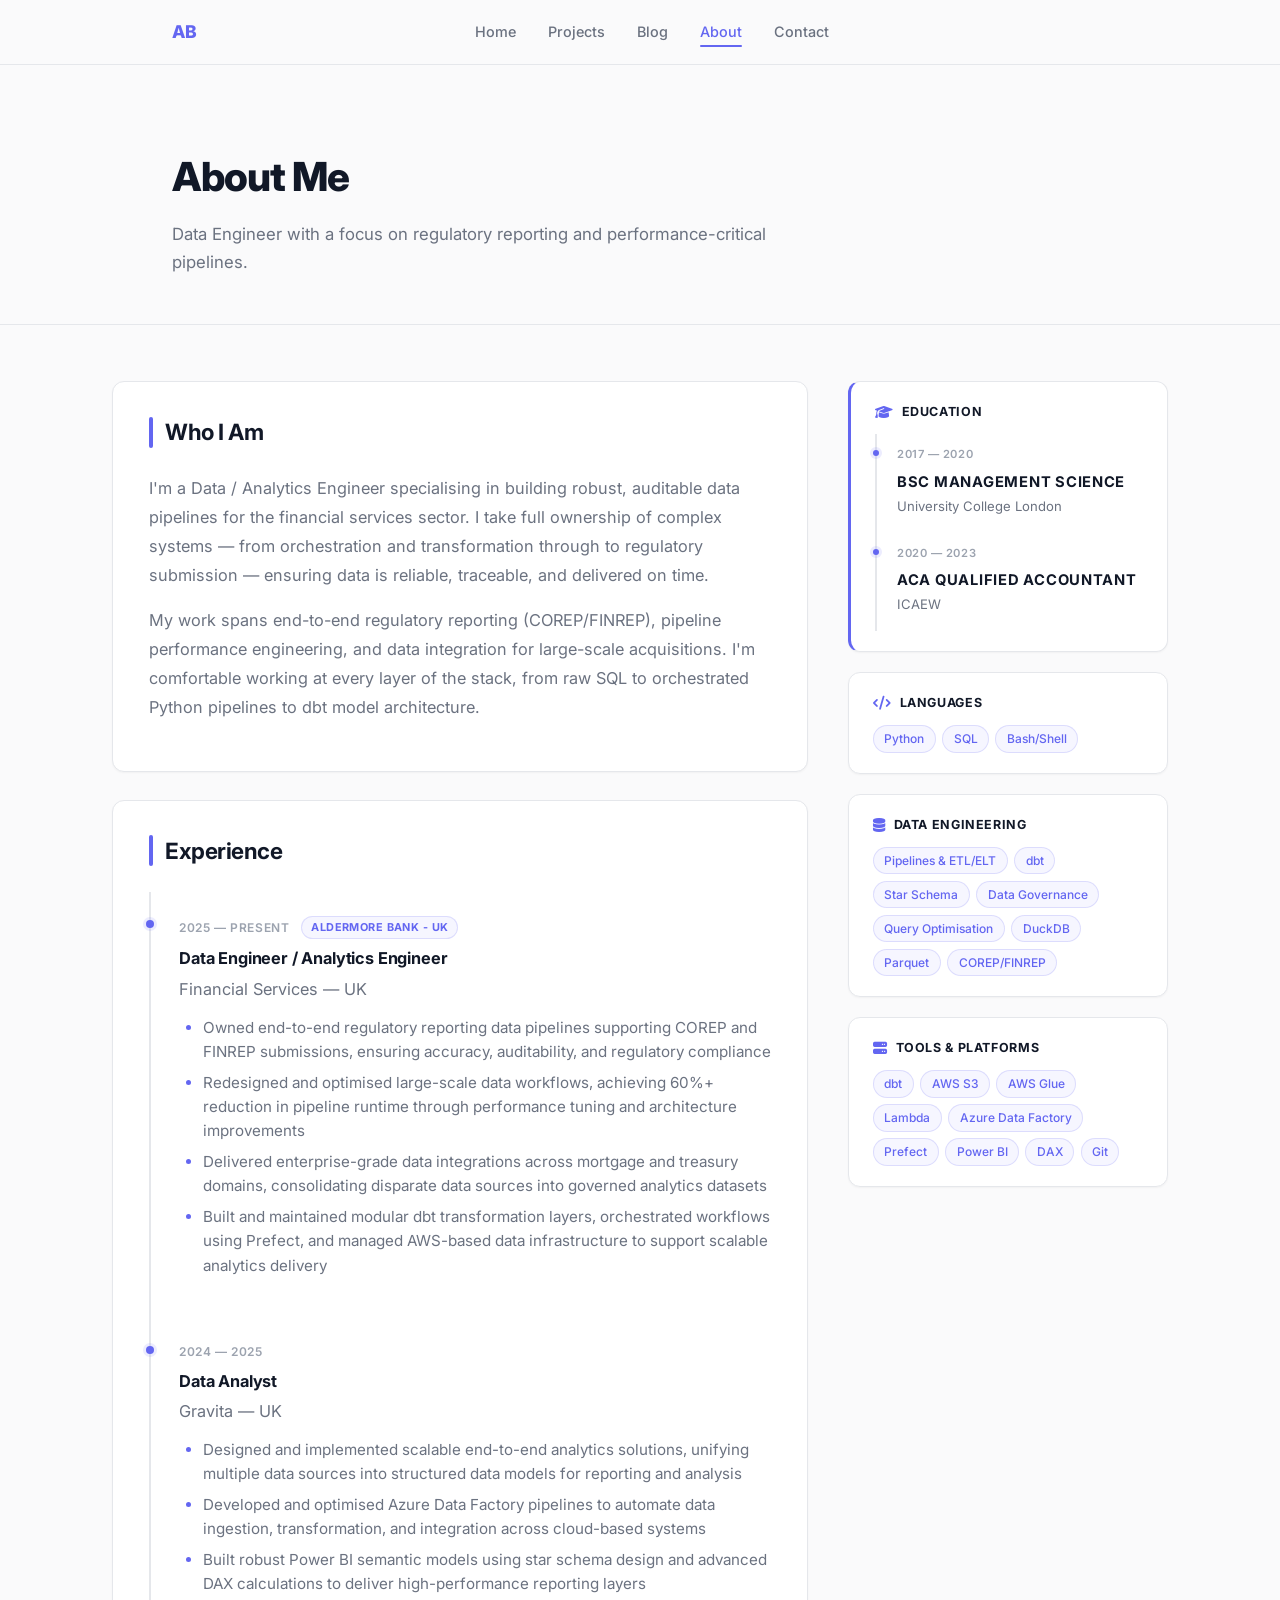
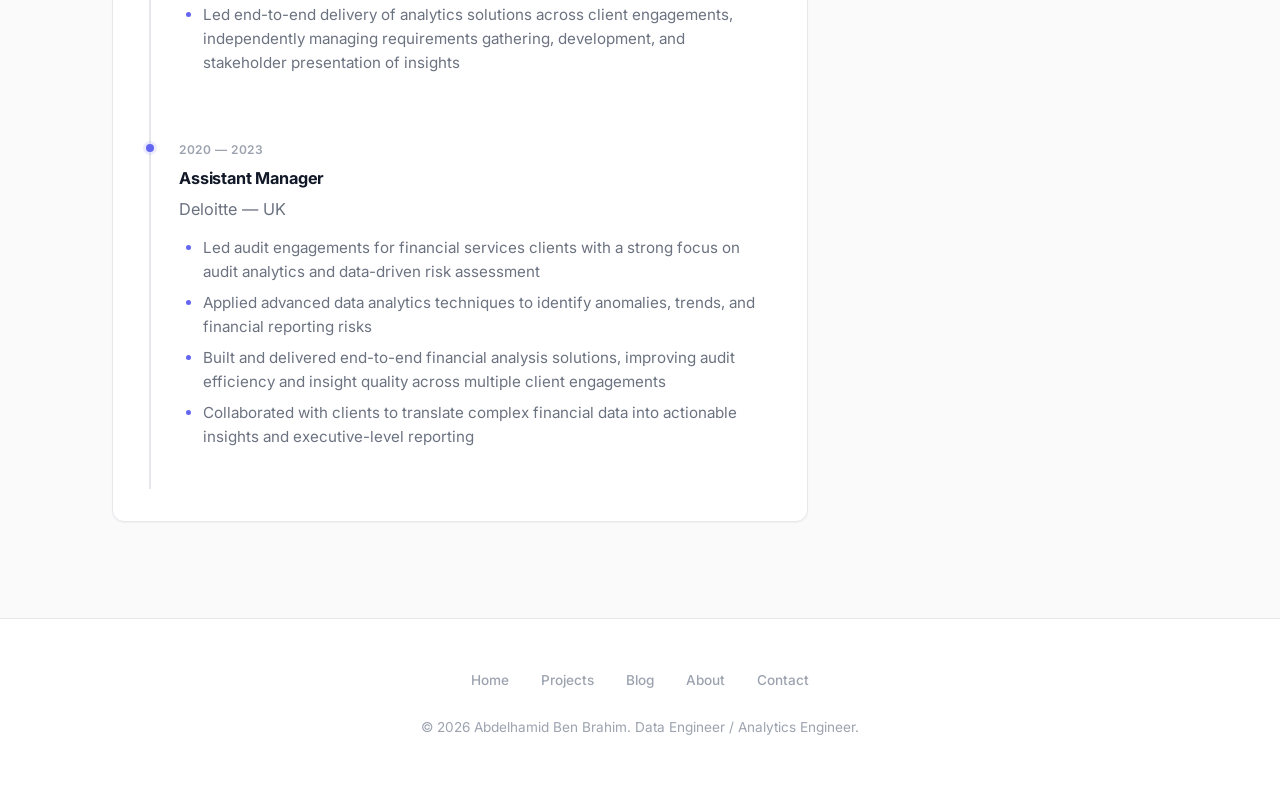
==== commit d75a1703: "refactor: remove CV download cards and delete associated document file" ====
--- a/about.html
+++ b/about.html
@@ -198,13 +198,7 @@
                     </div>
                 </div>
 
-                <!-- CV Download Card -->
-                <div class="sidebar-card">
-                    <h3><i class="fa-solid fa-file-arrow-down"></i> CV</h3>
-                    <a href="abdelhamid (DS) CV 5.docx" download class="btn btn--cv">
-                        <i class="fa-solid fa-download"></i> Download CV
-                    </a>
-                </div>
+
 
             </aside>
 
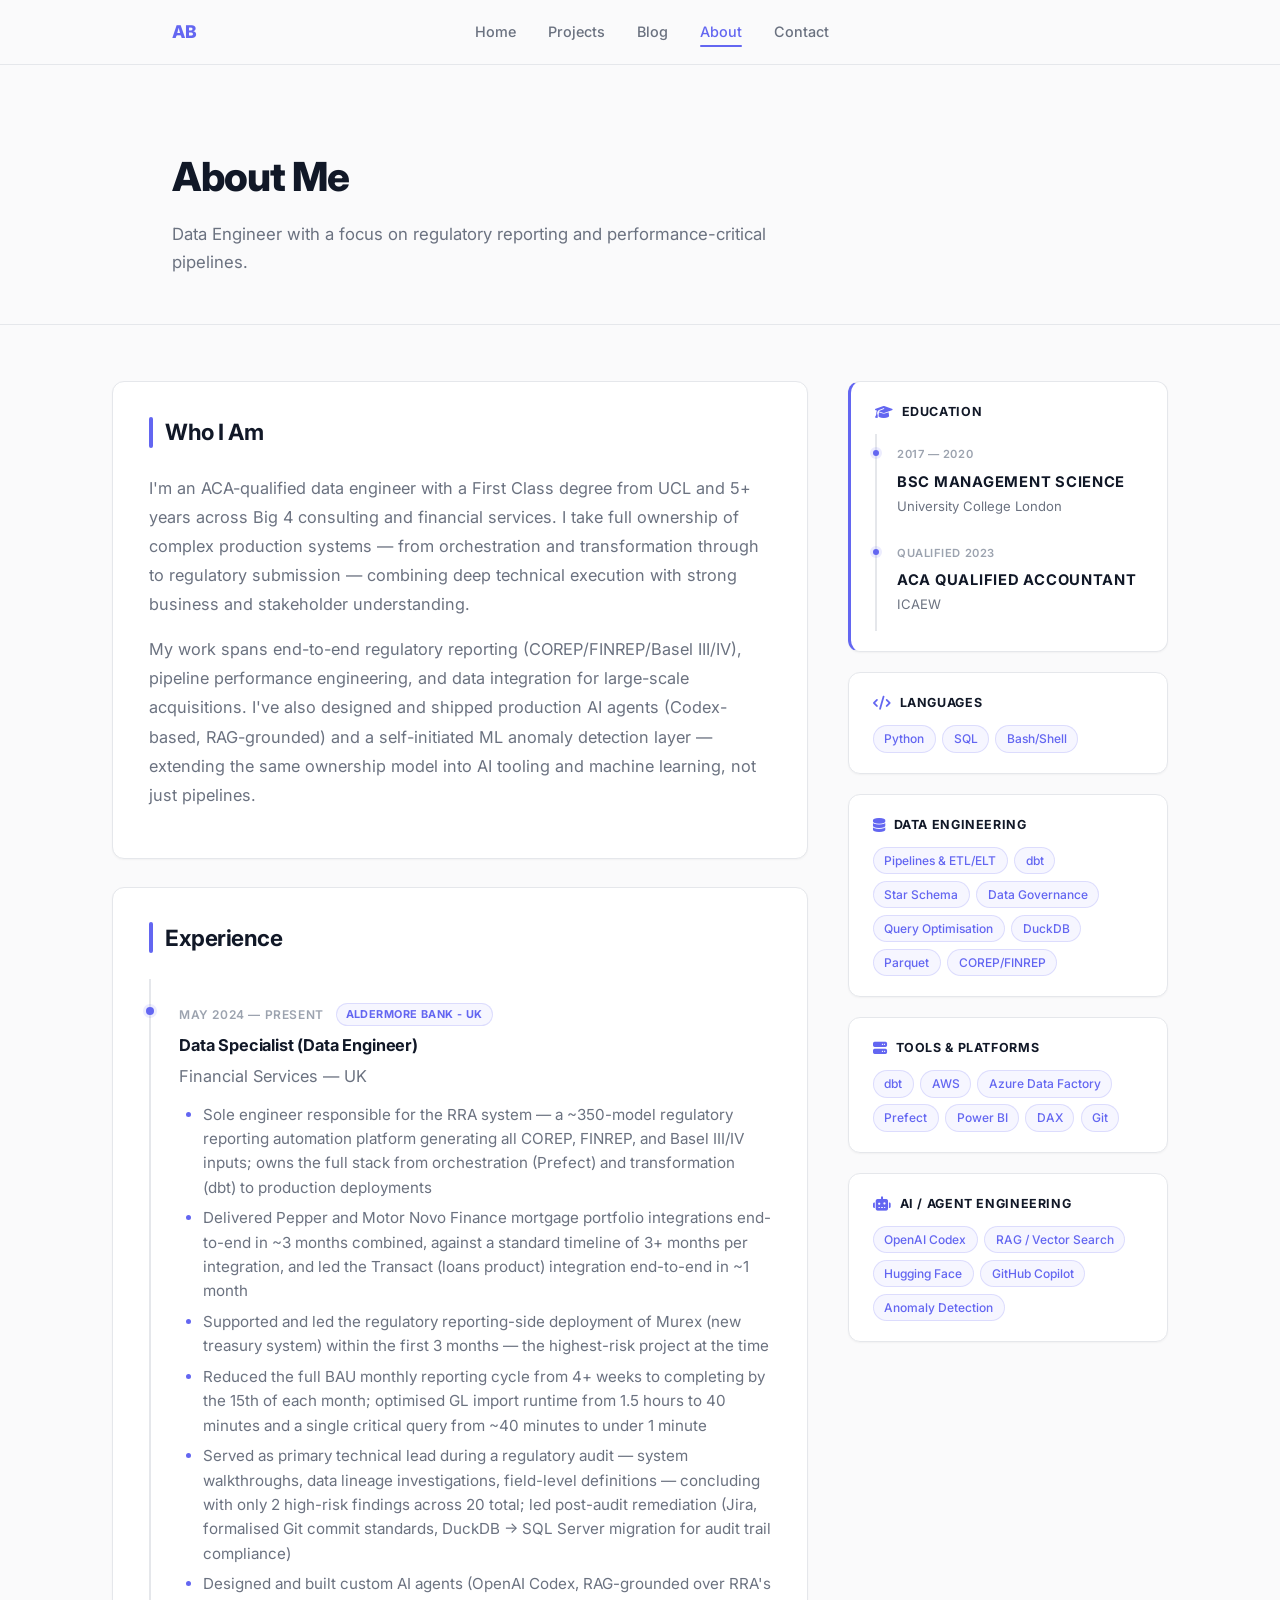
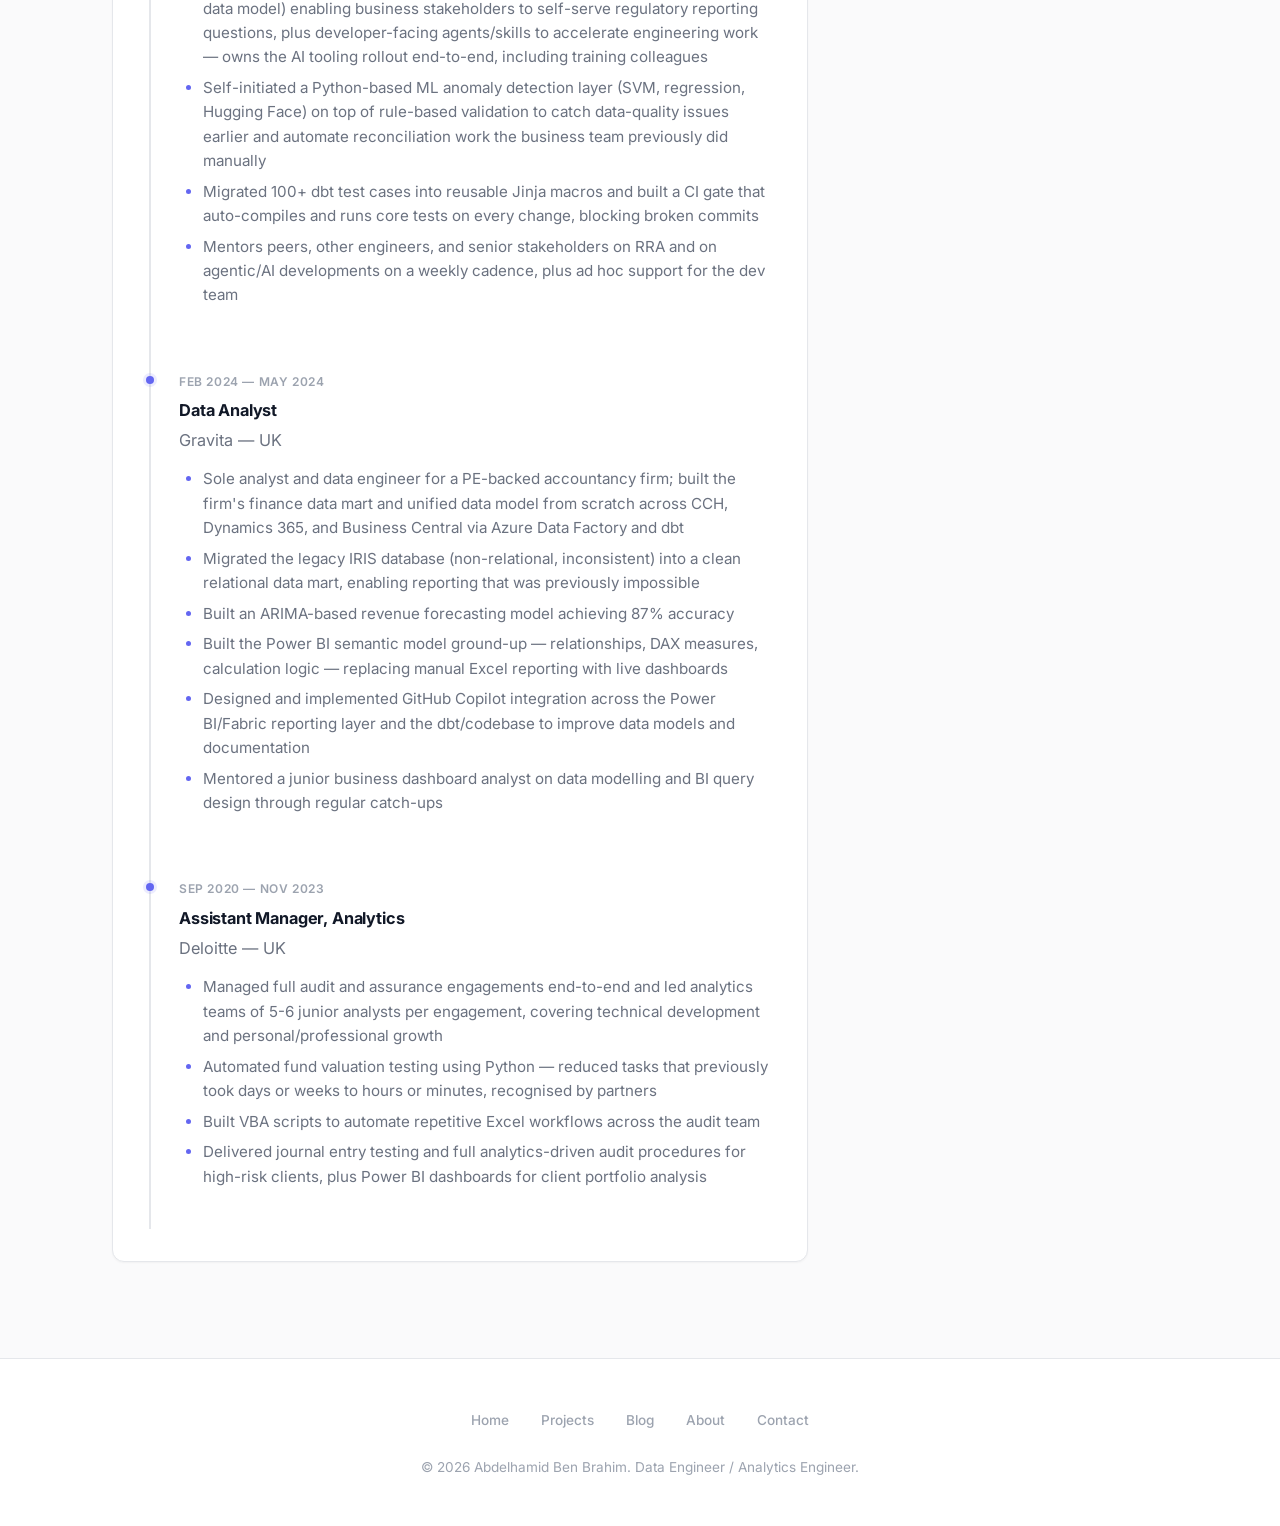
==== commit af8e62be: "feat: refresh site content with accurate CV details and AI agent work Corrects employment/education " ====
--- a/about.html
+++ b/about.html
@@ -60,13 +60,14 @@
 
                 <div class="about-card">
                     <h2 class="section-title">Who I Am</h2>
-                    <p>I'm a Data / Analytics Engineer specialising in building robust, auditable data pipelines for the
-                        financial services sector. I take full ownership of complex systems — from orchestration and
-                        transformation through to regulatory submission — ensuring data is reliable, traceable, and
-                        delivered on time.</p>
-                    <p>My work spans end-to-end regulatory reporting (COREP/FINREP), pipeline performance engineering,
-                        and data integration for large-scale acquisitions. I'm comfortable working at every layer of the
-                        stack, from raw SQL to orchestrated Python pipelines to dbt model architecture.</p>
+                    <p>I'm an ACA-qualified data engineer with a First Class degree from UCL and 5+ years across Big 4
+                        consulting and financial services. I take full ownership of complex production systems — from
+                        orchestration and transformation through to regulatory submission — combining deep technical
+                        execution with strong business and stakeholder understanding.</p>
+                    <p>My work spans end-to-end regulatory reporting (COREP/FINREP/Basel III/IV), pipeline performance
+                        engineering, and data integration for large-scale acquisitions. I've also designed and shipped
+                        production AI agents (Codex-based, RAG-grounded) and a self-initiated ML anomaly detection layer
+                        — extending the same ownership model into AI tooling and machine learning, not just pipelines.</p>
                 </div>
 
                 <div class="about-card">
@@ -75,58 +76,79 @@
                     <div class="timeline">
                         <div class="timeline-item">
                             <div class="timeline-meta">
-                                <span class="timeline-date">2025 — Present</span>
+                                <span class="timeline-date">May 2024 — Present</span>
                                 <span class="timeline-badge">Aldermore Bank - UK</span>
                             </div>
-                            <h3 class="timeline-title">Data Engineer / Analytics Engineer</h3>
+                            <h3 class="timeline-title">Data Specialist (Data Engineer)</h3>
                             <p class="timeline-company">Financial Services — UK</p>
                             <ul class="bullet-list">
-                                <li>Owned end-to-end regulatory reporting data pipelines supporting COREP and FINREP
-                                    submissions, ensuring accuracy, auditability, and regulatory compliance</li>
-                                <li>Redesigned and optimised large-scale data workflows, achieving 60%+ reduction in
-                                    pipeline runtime through performance tuning and architecture improvements</li>
-                                <li>Delivered enterprise-grade data integrations across mortgage and treasury domains,
-                                    consolidating disparate data sources into governed analytics datasets</li>
-                                <li>Built and maintained modular dbt transformation layers, orchestrated workflows using
-                                    Prefect, and managed AWS-based data infrastructure to support scalable analytics
-                                    delivery</li>
+                                <li>Sole engineer responsible for the RRA system — a ~350-model regulatory reporting
+                                    automation platform generating all COREP, FINREP, and Basel III/IV inputs; owns the
+                                    full stack from orchestration (Prefect) and transformation (dbt) to production
+                                    deployments</li>
+                                <li>Delivered Pepper and Motor Novo Finance mortgage portfolio integrations end-to-end
+                                    in ~3 months combined, against a standard timeline of 3+ months per integration,
+                                    and led the Transact (loans product) integration end-to-end in ~1 month</li>
+                                <li>Supported and led the regulatory reporting-side deployment of Murex (new treasury
+                                    system) within the first 3 months — the highest-risk project at the time</li>
+                                <li>Reduced the full BAU monthly reporting cycle from 4+ weeks to completing by the
+                                    15th of each month; optimised GL import runtime from 1.5 hours to 40 minutes and a
+                                    single critical query from ~40 minutes to under 1 minute</li>
+                                <li>Served as primary technical lead during a regulatory audit — system walkthroughs,
+                                    data lineage investigations, field-level definitions — concluding with only 2
+                                    high-risk findings across 20 total; led post-audit remediation (Jira, formalised
+                                    Git commit standards, DuckDB → SQL Server migration for audit trail compliance)</li>
+                                <li>Designed and built custom AI agents (OpenAI Codex, RAG-grounded over RRA's data
+                                    model) enabling business stakeholders to self-serve regulatory reporting questions,
+                                    plus developer-facing agents/skills to accelerate engineering work — owns the AI
+                                    tooling rollout end-to-end, including training colleagues</li>
+                                <li>Self-initiated a Python-based ML anomaly detection layer (SVM, regression, Hugging
+                                    Face) on top of rule-based validation to catch data-quality issues earlier and
+                                    automate reconciliation work the business team previously did manually</li>
+                                <li>Migrated 100+ dbt test cases into reusable Jinja macros and built a CI gate that
+                                    auto-compiles and runs core tests on every change, blocking broken commits</li>
+                                <li>Mentors peers, other engineers, and senior stakeholders on RRA and on agentic/AI
+                                    developments on a weekly cadence, plus ad hoc support for the dev team</li>
                             </ul>
                         </div>
 
                         <div class="timeline-item">
                             <div class="timeline-meta">
-                                <span class="timeline-date">2024 — 2025</span>
+                                <span class="timeline-date">Feb 2024 — May 2024</span>
                             </div>
                             <h3 class="timeline-title">Data Analyst</h3>
                             <p class="timeline-company">Gravita — UK</p>
                             <ul class="bullet-list">
-                                <li>Designed and implemented scalable end-to-end analytics solutions, unifying multiple data
-                                    sources into structured data models for reporting and analysis</li>
-                                <li>Developed and optimised Azure Data Factory pipelines to automate data ingestion,
-                                    transformation, and integration across cloud-based systems</li>
-                                <li>Built robust Power BI semantic models using star schema design and advanced DAX
-                                    calculations to deliver high-performance reporting layers</li>
-                                <li>Led end-to-end delivery of analytics solutions across client engagements, independently
-                                    managing requirements gathering, development, and stakeholder presentation of insights
-                                </li>
+                                <li>Sole analyst and data engineer for a PE-backed accountancy firm; built the firm's
+                                    finance data mart and unified data model from scratch across CCH, Dynamics 365, and
+                                    Business Central via Azure Data Factory and dbt</li>
+                                <li>Migrated the legacy IRIS database (non-relational, inconsistent) into a clean
+                                    relational data mart, enabling reporting that was previously impossible</li>
+                                <li>Built an ARIMA-based revenue forecasting model achieving 87% accuracy</li>
+                                <li>Built the Power BI semantic model ground-up — relationships, DAX measures,
+                                    calculation logic — replacing manual Excel reporting with live dashboards</li>
+                                <li>Designed and implemented GitHub Copilot integration across the Power BI/Fabric
+                                    reporting layer and the dbt/codebase to improve data models and documentation</li>
+                                <li>Mentored a junior business dashboard analyst on data modelling and BI query design
+                                    through regular catch-ups</li>
                             </ul>
                         </div>
 
                         <div class="timeline-item">
                             <div class="timeline-meta">
-                                <span class="timeline-date">2020 — 2023</span>
-                            </div>
-                            <h3 class="timeline-title">Assistant Manager</h3>
+                                <span class="timeline-date">Sep 2020 — Nov 2023</span>
+                            </div>
+                            <h3 class="timeline-title">Assistant Manager, Analytics</h3>
                             <p class="timeline-company">Deloitte — UK</p>
                             <ul class="bullet-list">
-                                <li>Led audit engagements for financial services clients with a strong focus on audit
-                                    analytics and data-driven risk assessment</li>
-                                <li>Applied advanced data analytics techniques to identify anomalies, trends, and financial
-                                    reporting risks</li>
-                                <li>Built and delivered end-to-end financial analysis solutions, improving audit efficiency
-                                    and insight quality across multiple client engagements</li>
-                                <li>Collaborated with clients to translate complex financial data into actionable insights
-                                    and executive-level reporting</li>
+                                <li>Managed full audit and assurance engagements end-to-end and led analytics teams of
+                                    5-6 junior analysts per engagement, covering technical development and
+                                    personal/professional growth</li>
+                                <li>Automated fund valuation testing using Python — reduced tasks that previously took
+                                    days or weeks to hours or minutes, recognised by partners</li>
+                                <li>Built VBA scripts to automate repetitive Excel workflows across the audit team</li>
+                                <li>Delivered journal entry testing and full analytics-driven audit procedures for
+                                    high-risk clients, plus Power BI dashboards for client portfolio analysis</li>
                             </ul>
                         </div>
                     </div>
@@ -149,7 +171,7 @@
                         </div>
                         <div class="timeline-item">
                             <div class="timeline-meta">
-                                <span class="timeline-date">2020 — 2023</span>
+                                <span class="timeline-date">Qualified 2023</span>
                             </div>
                             <h3 class="timeline-title">ACA Qualified Accountant</h3>
                             <p class="timeline-company">ICAEW</p>
@@ -187,9 +209,7 @@
                     <h3><i class="fa-solid fa-server"></i> Tools & Platforms</h3>
                     <div class="tag-group">
                         <span class="tag">dbt</span>
-                        <span class="tag">AWS S3</span>
-                        <span class="tag">AWS Glue</span>
-                        <span class="tag">Lambda</span>
+                        <span class="tag">AWS</span>
                         <span class="tag">Azure Data Factory</span>
                         <span class="tag">Prefect</span>
                         <span class="tag">Power BI</span>
@@ -198,7 +218,17 @@
                     </div>
                 </div>
 
-
+                <!-- AI / Agent Engineering Card -->
+                <div class="sidebar-card">
+                    <h3><i class="fa-solid fa-robot"></i> AI / Agent Engineering</h3>
+                    <div class="tag-group">
+                        <span class="tag">OpenAI Codex</span>
+                        <span class="tag">RAG / Vector Search</span>
+                        <span class="tag">Hugging Face</span>
+                        <span class="tag">GitHub Copilot</span>
+                        <span class="tag">Anomaly Detection</span>
+                    </div>
+                </div>
 
             </aside>
 
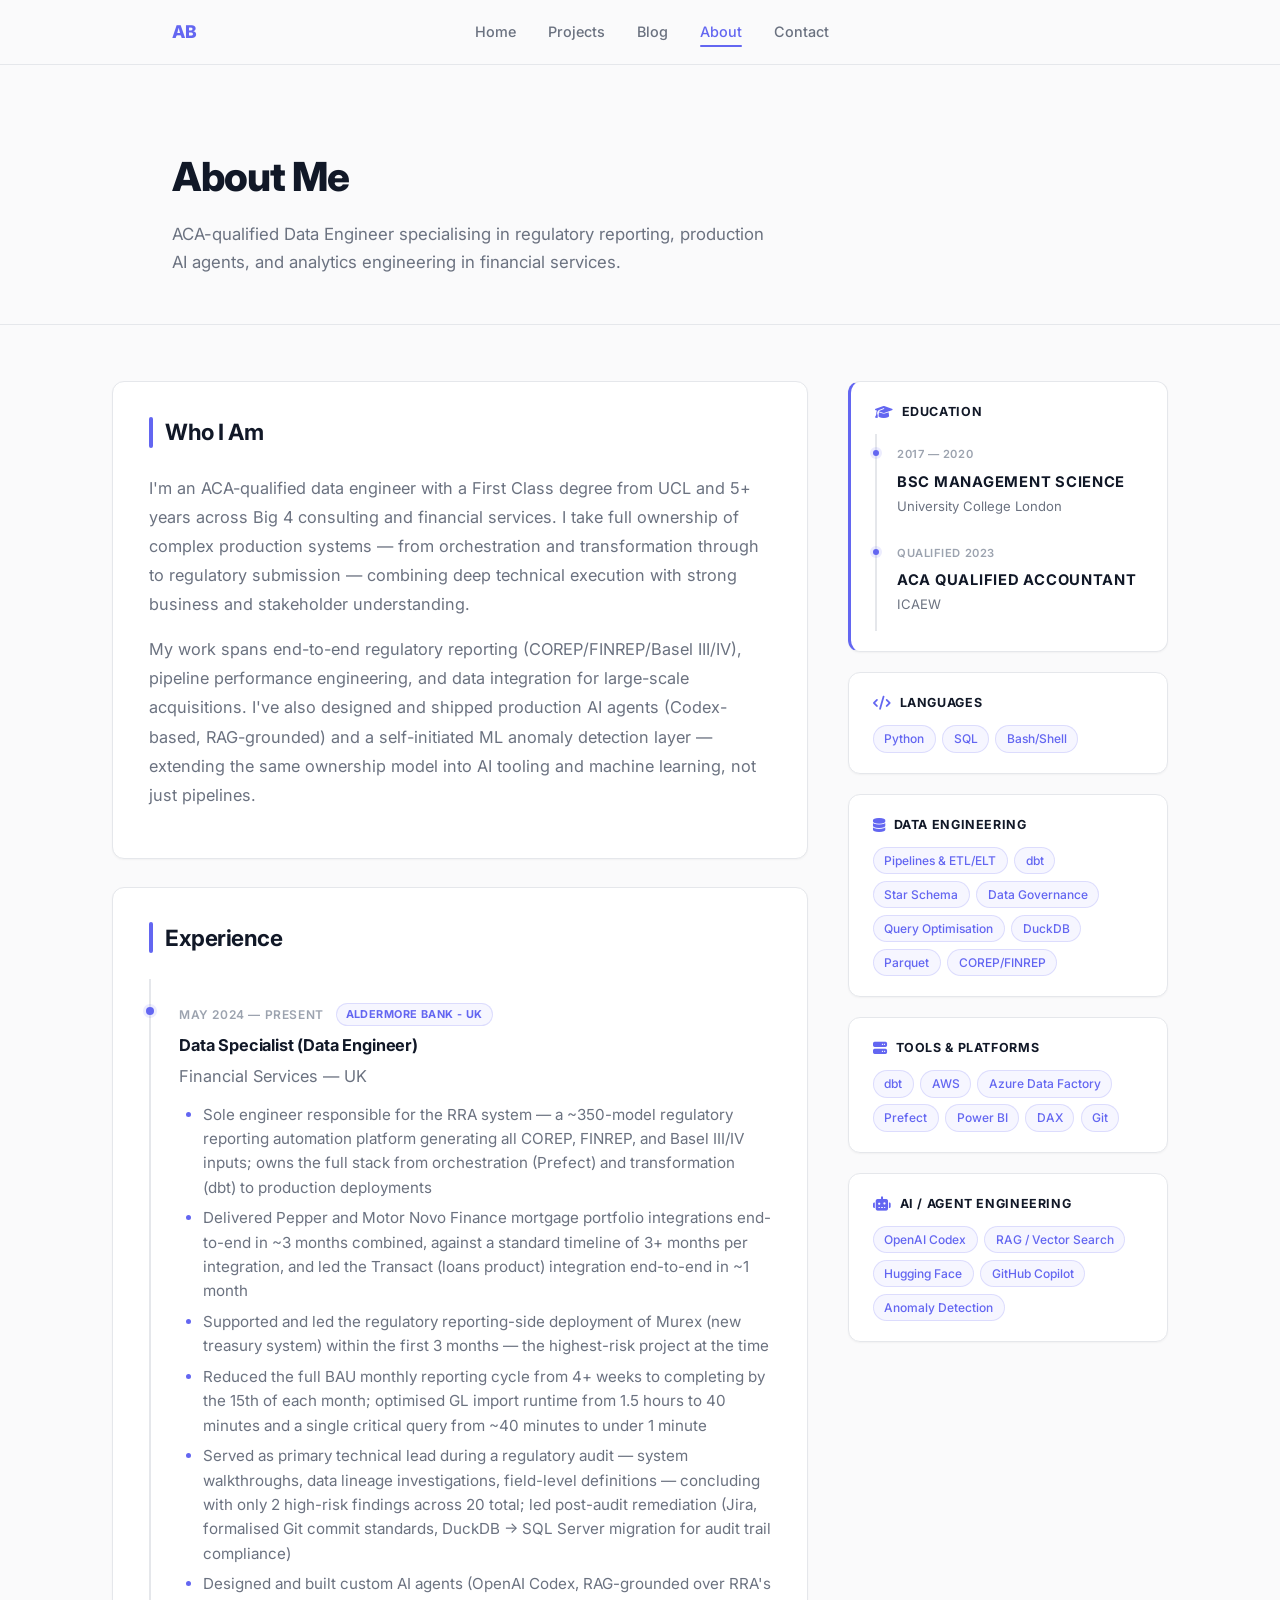
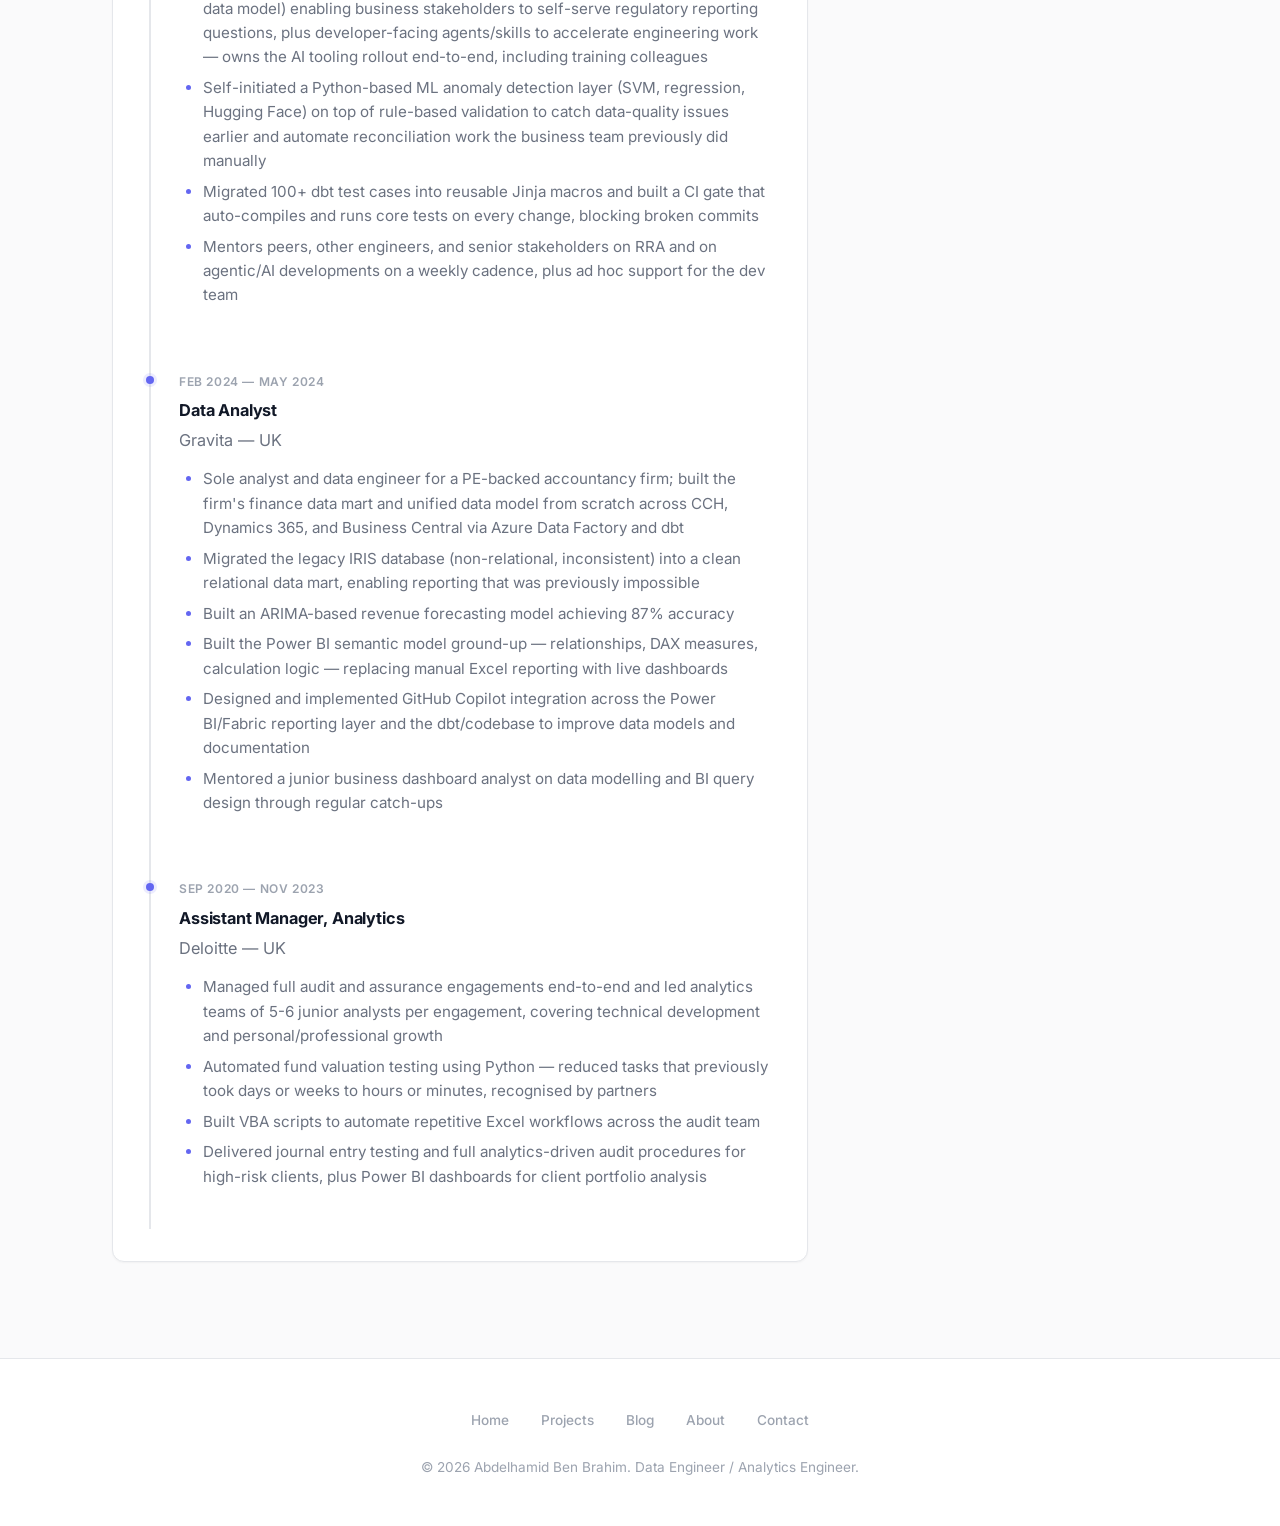
==== commit 4339ec54: "fix: site-wide design review — correctness, SEO, and UX improvements - Fix blog post GL stat (30 min" ====
--- a/about.html
+++ b/about.html
@@ -7,6 +7,11 @@
     <title>About - Abdelhamid Ben Brahim | Data Engineer</title>
     <meta name="description"
         content="About Abdelhamid Ben Brahim — Data Engineer specialising in regulatory reporting pipelines and analytics engineering in financial services.">
+    <meta property="og:type" content="website">
+    <meta property="og:title" content="About — Abdelhamid Ben Brahim | Data Engineer">
+    <meta property="og:description" content="About Abdelhamid Ben Brahim — ACA-qualified Data Engineer specialising in regulatory reporting, production AI agents, and analytics engineering in financial services.">
+    <meta property="og:url" content="https://tonpazoldyck.github.io/ABswebpage/about.html">
+    <link rel="icon" type="image/svg+xml" href="assets/favicon.svg">
 
     <!-- Google Fonts -->
     <link rel="preconnect" href="https://fonts.googleapis.com">
@@ -46,8 +51,7 @@
     <section class="page-header">
         <div class="container">
             <h1>About Me</h1>
-            <p class="page-subtitle">Data Engineer with a focus on regulatory reporting and performance-critical
-                pipelines.</p>
+            <p class="page-subtitle">ACA-qualified Data Engineer specialising in regulatory reporting, production AI agents, and analytics engineering in financial services.</p>
         </div>
     </section>
 
--- a/assets/css/styles.css
+++ b/assets/css/styles.css
@@ -253,6 +253,39 @@
 }
 
 /* ─────────────────────────────────────────
+   HERO SOCIALS
+───────────────────────────────────────── */
+.hero-socials {
+  display: flex;
+  gap: 0.75rem;
+  margin-top: 1.75rem;
+  align-items: center;
+}
+
+.hero-social-link {
+  display: inline-flex;
+  align-items: center;
+  justify-content: center;
+  width: 2.25rem;
+  height: 2.25rem;
+  border-radius: 50%;
+  border: 1.5px solid var(--border-color);
+  color: var(--text-secondary);
+  font-size: 1rem;
+  text-decoration: none;
+  transition: all var(--transition);
+  background: var(--bg-card);
+}
+
+.hero-social-link:hover {
+  border-color: var(--accent);
+  color: var(--accent);
+  background: var(--accent-subtle);
+  text-decoration: none;
+  transform: translateY(-2px);
+}
+
+/* ─────────────────────────────────────────
    PAGE HEADER (inner pages)
 ───────────────────────────────────────── */
 .page-header {
@@ -1115,6 +1148,69 @@
 
 .contact-note p {
   margin-bottom: 0;
+}
+
+/* ─────────────────────────────────────────
+   ADDITIONAL PROJECTS SECTION
+───────────────────────────────────────── */
+.additional-projects-section {
+  padding: 5rem 0;
+  background-color: var(--bg-main);
+}
+
+/* ─────────────────────────────────────────
+   BLOG PREVIEW (HOMEPAGE)
+───────────────────────────────────────── */
+.blog-preview-section {
+  background-color: var(--bg-card);
+  border-top: 1px solid var(--border-color);
+  border-bottom: 1px solid var(--border-color);
+}
+
+.blog-preview-grid {
+  display: grid;
+  grid-template-columns: repeat(3, 1fr);
+  gap: 1.25rem;
+}
+
+.blog-preview-card {
+  display: flex;
+  flex-direction: column;
+  background: var(--bg-main);
+  border: 1px solid var(--border-color);
+  border-radius: var(--radius);
+  padding: 1.75rem;
+  text-decoration: none;
+  transition: border-color var(--transition), box-shadow var(--transition), transform var(--transition);
+  box-shadow: var(--shadow-sm);
+}
+
+.blog-preview-card:hover {
+  border-color: var(--border-hover);
+  box-shadow: var(--shadow-md);
+  transform: translateY(-2px);
+  text-decoration: none;
+}
+
+.blog-preview-title {
+  font-size: 1rem;
+  color: var(--text-primary);
+  font-weight: 700;
+  margin: 0.4rem 0 0.75rem;
+  letter-spacing: -0.02em;
+  line-height: 1.4;
+}
+
+.blog-preview-summary {
+  color: var(--text-secondary);
+  font-size: 0.875rem;
+  line-height: 1.65;
+  margin-bottom: 1rem;
+  flex: 1;
+  display: -webkit-box;
+  -webkit-line-clamp: 3;
+  -webkit-box-orient: vertical;
+  overflow: hidden;
 }
 
 /* ─────────────────────────────────────────
@@ -1228,6 +1324,10 @@
     align-items: center;
   }
 
+  .blog-preview-grid {
+    grid-template-columns: 1fr;
+  }
+
   .post-footer {
     flex-direction: column;
   }
